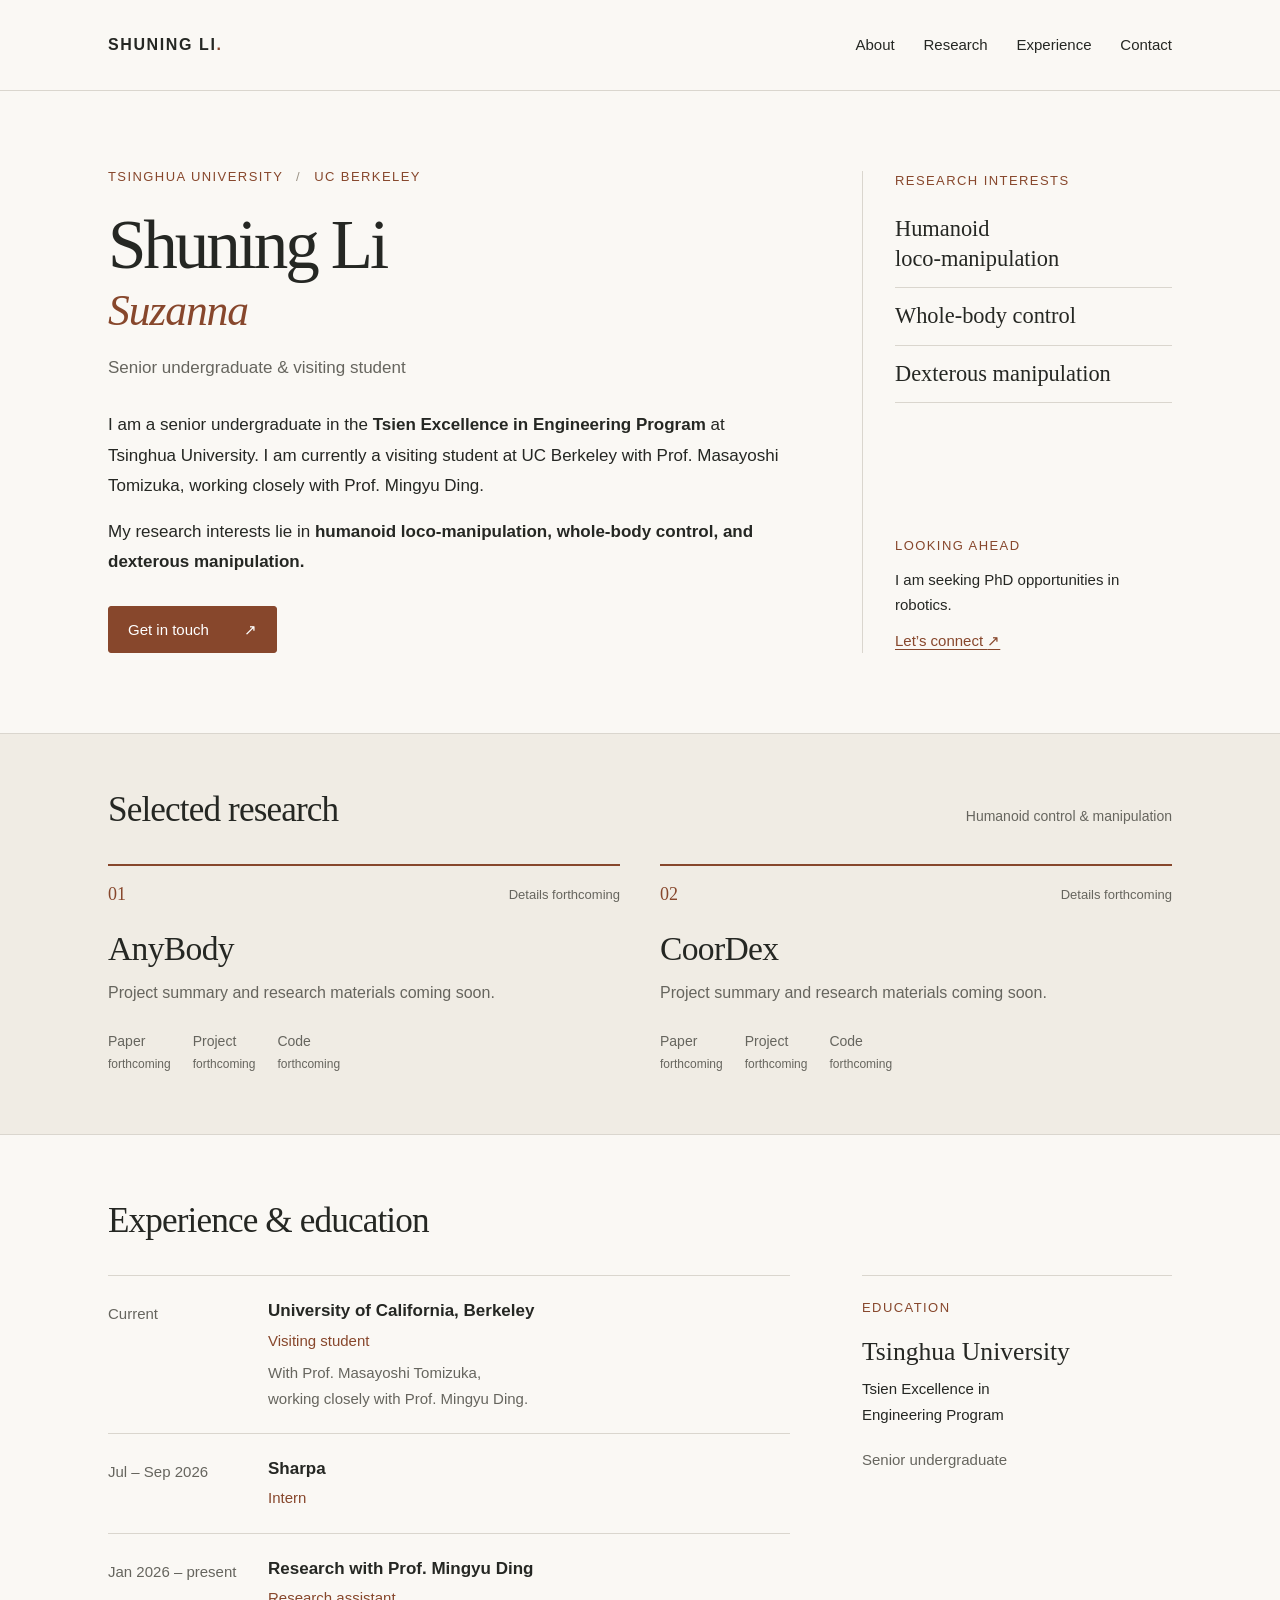
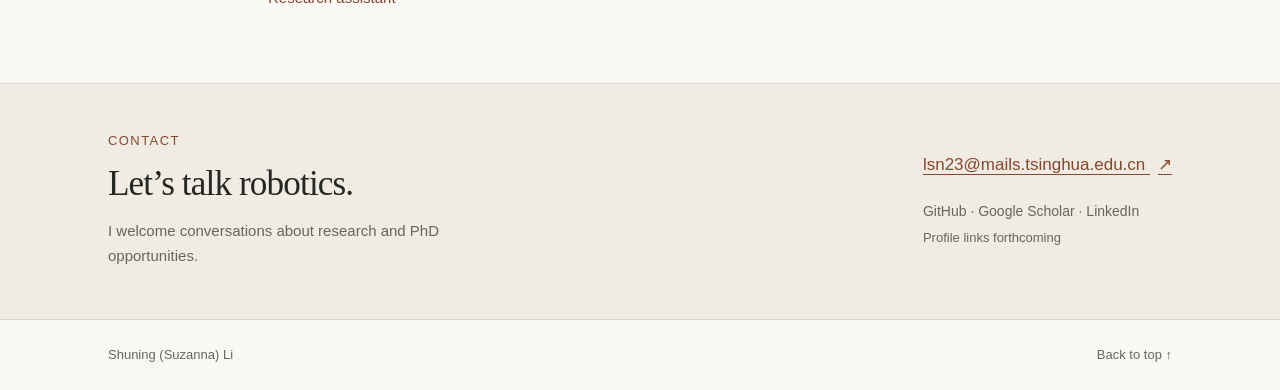
==== index.html @ 478562f0 "Build academic website preview for Shuning Li" ====
<!doctype html>
<html lang="en">
  <head>
    <meta charset="utf-8">
    <meta name="viewport" content="width=device-width, initial-scale=1">
    <meta name="description" content="Shuning (Suzanna) Li — senior undergraduate at Tsinghua University and visiting student at UC Berkeley. Research interests in humanoid loco-manipulation, whole-body control, and dexterous manipulation.">
    <meta name="theme-color" content="#faf8f4">
    <title>Shuning (Suzanna) Li · Robotics Research</title>
    <link rel="icon" type="image/svg+xml" href="data:image/svg+xml,%3Csvg xmlns='http://www.w3.org/2000/svg' viewBox='0 0 64 64'%3E%3Crect width='64' height='64' rx='12' fill='%2387472c'/%3E%3Ctext x='32' y='44' text-anchor='middle' font-family='Georgia,serif' font-size='40' fill='%23faf8f4'%3ES%3C/text%3E%3C/svg%3E">
    <link rel="stylesheet" href="styles.css">
  </head>
  <body id="top">
    <a class="skip-link" href="#main">Skip to content</a>
    <header class="site-header">
      <div class="header-inner">
        <a class="wordmark" href="#top" aria-label="Shuning Li, home">Shuning Li<span class="wordmark-period">.</span></a>
        <nav aria-label="Main navigation">
          <a href="#about">About</a>
          <a href="#research">Research</a>
          <a href="#experience">Experience</a>
          <a href="#contact">Contact</a>
        </nav>
      </div>
    </header>

    <main id="main">
      <section class="intro section-wrap" id="about" aria-labelledby="name">
        <div class="intro-main">
          <p class="eyebrow">Tsinghua University <span aria-hidden="true">/</span> UC Berkeley</p>
          <h1 id="name">Shuning Li<span class="preferred-name">Suzanna</span></h1>
          <p class="role">Senior undergraduate &amp; visiting student</p>
          <div class="bio">
            <p>I am a senior undergraduate in the <strong>Tsien Excellence in Engineering Program</strong> at Tsinghua University. I am currently a visiting student at UC Berkeley with Prof. Masayoshi Tomizuka, working closely with Prof. Mingyu Ding.</p>
            <p>My research interests lie in <strong>humanoid loco-manipulation, whole-body control, and dexterous manipulation.</strong></p>
          </div>
          <a class="email-button" href="mailto:lsn23@mails.tsinghua.edu.cn">Get in touch <span aria-hidden="true">↗</span></a>
        </div>
        <aside class="intro-aside" aria-label="Research interests and PhD opportunities">
          <div class="focus-block">
            <h2 class="eyebrow">Research interests</h2>
            <ul class="focus-list">
              <li>Humanoid <br>loco-manipulation</li>
              <li>Whole-body control</li>
              <li>Dexterous manipulation</li>
            </ul>
          </div>
          <div class="opportunities">
            <p class="eyebrow">Looking ahead</p>
            <p>I am seeking PhD opportunities in robotics.</p>
            <a href="mailto:lsn23@mails.tsinghua.edu.cn">Let’s connect <span aria-hidden="true">↗</span></a>
          </div>
        </aside>
      </section>

      <section class="research-band" id="research" aria-labelledby="research-title">
        <div class="section-wrap">
          <div class="section-heading">
            <h2 id="research-title">Selected research</h2>
            <p>Humanoid control &amp; manipulation</p>
          </div>
          <!-- Replace the two requested placeholders with confirmed project details. -->
          <div class="project-grid">
            <article class="project">
              <div class="project-topline"><span class="project-index" aria-hidden="true">01</span><span class="project-status">Details forthcoming</span></div>
              <h3>AnyBody</h3>
              <p class="project-description">Project summary and research materials coming soon.</p>
              <ul class="pending-links" aria-label="AnyBody resources not yet available">
                <li>Paper <span>forthcoming</span></li>
                <li>Project <span>forthcoming</span></li>
                <li>Code <span>forthcoming</span></li>
              </ul>
            </article>
            <article class="project">
              <div class="project-topline"><span class="project-index" aria-hidden="true">02</span><span class="project-status">Details forthcoming</span></div>
              <h3>CoorDex</h3>
              <p class="project-description">Project summary and research materials coming soon.</p>
              <ul class="pending-links" aria-label="CoorDex resources not yet available">
                <li>Paper <span>forthcoming</span></li>
                <li>Project <span>forthcoming</span></li>
                <li>Code <span>forthcoming</span></li>
              </ul>
            </article>
          </div>
        </div>
      </section>

      <section class="section-wrap experience-section" id="experience" aria-labelledby="experience-title">
        <div class="section-heading"><h2 id="experience-title">Experience &amp; education</h2></div>
        <div class="experience-layout">
          <div class="experience-list">
            <article class="experience-row">
              <p class="date">Current</p>
              <div><h3>University of California, Berkeley</h3><p class="position">Visiting student</p><p>With Prof. Masayoshi Tomizuka,<br class="desktop-break"> working closely with Prof. Mingyu Ding.</p></div>
            </article>
            <article class="experience-row">
              <p class="date">Jul – Sep 2026</p>
              <div><h3>Sharpa</h3><p class="position">Intern</p></div>
            </article>
            <article class="experience-row">
              <p class="date">Jan 2026 – present</p>
              <div><h3>Research with Prof. Mingyu Ding</h3><p class="position">Research assistant</p></div>
            </article>
          </div>
          <aside class="education" aria-labelledby="education-title">
            <p class="eyebrow" id="education-title">Education</p>
            <h3>Tsinghua University</h3>
            <p>Tsien Excellence in<br class="desktop-break"> Engineering Program</p>
            <p class="education-status">Senior undergraduate</p>
          </aside>
        </div>
      </section>

      <section class="contact-section" id="contact" aria-labelledby="contact-title">
        <div class="section-wrap contact-inner">
          <div><p class="eyebrow">Contact</p><h2 id="contact-title">Let’s talk robotics.</h2><p>I welcome conversations about research and PhD opportunities.</p></div>
          <div class="contact-links">
            <a class="contact-email" href="mailto:lsn23@mails.tsinghua.edu.cn">lsn23@mails.tsinghua.edu.cn <span aria-hidden="true">↗</span></a>
            <p class="profile-placeholders">GitHub · Google Scholar · LinkedIn<span>Profile links forthcoming</span></p>
          </div>
        </div>
      </section>
    </main>
    <footer class="section-wrap site-footer"><p>Shuning (Suzanna) Li</p><a href="#top">Back to top <span aria-hidden="true">↑</span></a></footer>
  </body>
</html>
---- styles.css ----
:root {
  color-scheme: light;
  --paper: #faf8f4;
  --ink: #252723;
  --muted: #66655e;
  --accent: #87472c;
  --line: #dad6ce;
  --wash: #f0ece4;
  --serif: Georgia, "Times New Roman", serif;
  --sans: -apple-system, BlinkMacSystemFont, "Segoe UI", Helvetica, Arial, sans-serif;
}
* { box-sizing: border-box; }
html { scroll-behavior: smooth; scroll-padding-top: 2rem; }
body { margin: 0; background: var(--paper); color: var(--ink); font: 1rem/1.7 var(--sans); -webkit-font-smoothing: antialiased; }
a { color: var(--accent); text-underline-offset: .22em; }
a:hover { text-decoration-thickness: 2px; }
a:focus-visible { outline: 2px solid var(--accent); outline-offset: 6px; border-radius: 2px; }
p, h1, h2, h3 { margin: 0; }
strong { font-weight: 600; }
.section-wrap, .header-inner { max-width: 1160px; margin-inline: auto; padding-inline: 48px; }
.skip-link { position: absolute; top: -100px; left: 1rem; padding: .6rem 1rem; z-index: 10; background: var(--paper); }
.skip-link:focus { top: 1rem; }
.site-header { border-bottom: 1px solid var(--line); }
.header-inner { min-height: 90px; display: flex; align-items: center; justify-content: space-between; gap: 2rem; }
.wordmark { color: var(--ink); text-decoration: none; font-size: 1rem; font-weight: 700; letter-spacing: .1em; text-transform: uppercase; }
.wordmark-period { color: var(--accent); }
nav { display: flex; flex-wrap: wrap; gap: 1.8rem; }
nav a { color: var(--ink); text-decoration: none; font-size: .9375rem; }
nav a:hover { color: var(--accent); text-decoration: underline; }
.intro { display: grid; grid-template-columns: minmax(0, 2.2fr) minmax(0, 1fr); gap: 72px; padding-block: 76px 80px; }
.eyebrow { color: var(--accent); font: 500 .8125rem/1.6 var(--sans); letter-spacing: .11em; text-transform: uppercase; }
.eyebrow span { padding-inline: .5rem; color: #9b9386; }
h1 { font: 400 clamp(3.2rem, 5.4vw, 4.6rem)/1.08 var(--serif); letter-spacing: -.045em; margin-top: 20px; }
.preferred-name { display: block; font-size: .63em; color: var(--accent); font-style: italic; line-height: 1.3; letter-spacing: -.025em; }
.role { margin-top: 15px; color: var(--muted); font-size: 1.0625rem; }
.bio { margin-top: 27px; font-size: 1.0625rem; line-height: 1.8; }
.bio p + p { margin-top: 15px; }
.email-button { display: inline-flex; align-items: center; gap: 2.2rem; margin-top: 28px; padding: 10px 19px; background: var(--accent); color: white; font-weight: 500; font-size: .9375rem; border: 1px solid var(--accent); border-radius: 3px; text-decoration: none; }
.email-button:hover { background: #6a3520; }
.intro-aside { margin-top: 4px; padding-left: 32px; border-left: 1px solid var(--line); align-self: stretch; display: flex; flex-direction: column; justify-content: space-between; gap: 35px; }
.focus-list { list-style: none; padding: 0; margin: 22px 0 0; }
.focus-list li { font: 400 1.4rem/1.35 var(--serif); padding-block: 13px; border-bottom: 1px solid var(--line); }
.focus-list li:first-child { padding-top: 0; }
.opportunities { font-size: .9375rem; }
.opportunities p + p { margin-top: 10px; }
.opportunities a { display: inline-block; margin-top: 10px; }
.research-band { background: var(--wash); border-block: 1px solid var(--line); padding-block: 54px 60px; }
.section-heading { display: flex; align-items: baseline; justify-content: space-between; gap: 1rem; margin-bottom: 32px; }
h2 { font: 400 2.2rem/1.25 var(--serif); letter-spacing: -.025em; }
.section-heading > p { font-size: .875rem; color: var(--muted); }
.project-grid { display: grid; grid-template-columns: 1fr 1fr; gap: 40px; }
.project { border-top: 2px solid var(--accent); padding-top: 16px; }
.project-topline { display: flex; justify-content: space-between; align-items: center; gap: 1rem; }
.project-index { font: 400 1.125rem/1.4 var(--serif); color: var(--accent); }
.project-status { font-size: .8125rem; color: var(--muted); }
.project h3 { font: 400 2.1rem/1.2 var(--serif); margin-block: 21px 10px; letter-spacing: -.02em; }
.project-description { color: var(--muted); font-size: 1rem; }
.pending-links { list-style: none; display: flex; gap: 22px; padding: 0; margin: 24px 0 0; }
.pending-links li { font-size: .875rem; color: var(--muted); }
.pending-links span { display: block; font-size: .75rem; }
.experience-section { padding-block: 64px 72px; }
.experience-layout { display: grid; grid-template-columns: minmax(0, 2.2fr) minmax(0, 1fr); gap: 72px; }
.experience-row { display: grid; grid-template-columns: 142px minmax(0, 1fr); gap: 18px; padding-block: 22px; border-top: 1px solid var(--line); }
.experience-row:last-child { padding-bottom: 0; }
.date { color: var(--muted); font-size: .8125rem; padding-top: 3px; }
.experience-row h3 { font-size: 1.0625rem; font-weight: 600; line-height: 1.55; }
.experience-row .position { color: var(--accent); margin-top: 3px; }
.experience-row p { font-size: .9375rem; }
.experience-row .position + p { margin-top: 7px; color: var(--muted); }
.education { border-top: 1px solid var(--line); padding-top: 22px; }
.education h3 { font: 400 1.6rem/1.3 var(--serif); margin-block: 16px 8px; }
.education p:not(.eyebrow) { font-size: .9375rem; }
.education-status { margin-top: 20px; color: var(--muted); }
.contact-section { border-block: 1px solid var(--line); background: var(--wash); }
.contact-inner { display: grid; grid-template-columns: 1.2fr 1fr; gap: 40px; align-items: center; padding-block: 47px 50px; }
.contact-inner h2 { margin-top: 10px; }
.contact-inner h2 + p { color: var(--muted); margin-top: 12px; font-size: .9375rem; max-width: 360px; }
.contact-links { justify-self: end; }
.contact-email { font-size: 1.0625rem; overflow-wrap: anywhere; }
.contact-email span { margin-left: 8px; }
.profile-placeholders { margin-top: 20px; color: var(--muted); font-size: .875rem; }
.profile-placeholders span { display: block; font-size: .8125rem; margin-top: 3px; }
.site-footer { display: flex; justify-content: space-between; gap: 20px; padding-block: 24px; color: var(--muted); font-size: .8125rem; }
.site-footer a { color: var(--muted); text-decoration: none; }
@media (min-width: 1500px) { .section-wrap, .header-inner { max-width: 1240px; } }
@media (max-width: 900px) {
  .section-wrap, .header-inner { padding-inline: 30px; }
  .intro, .experience-layout { gap: 35px; grid-template-columns: minmax(0, 1.7fr) minmax(0, 1fr); }
  .intro-aside { padding-left: 24px; }
  .experience-row { grid-template-columns: 1fr; gap: 6px; }
  .contact-inner { grid-template-columns: 1fr; gap: 26px; }
  .contact-links { justify-self: start; }
}
@media (max-width: 640px) {
  .section-wrap, .header-inner { padding-inline: 24px; }
  .header-inner { min-height: 106px; padding-block: 18px; display: block; }
  nav { gap: 1.4rem; margin-top: 10px; }
  nav a { font-size: .875rem; }
  .intro { grid-template-columns: 1fr; padding-block: 42px 44px; gap: 38px; }
  .eyebrow { font-size: .75rem; }
  .eyebrow span { padding-inline: .25rem; }
  h1 { font-size: clamp(2.7rem, 12vw, 4rem); margin-top: 18px; }
  .bio { font-size: 1rem; }
  .intro-aside { padding-left: 0; border-left: 0; border-top: 1px solid var(--line); padding-top: 27px; gap: 28px; }
  .focus-list { display: flex; flex-wrap: wrap; gap: 10px 20px; margin-top: 14px; }
  .focus-list li, .focus-list li:first-child { border: 0; padding: 0; font-size: 1.2rem; }
  .focus-list br { display: none; }
  .section-heading { display: block; margin-bottom: 26px; }
  .section-heading > p { margin-top: 10px; }
  h2 { font-size: 1.9rem; }
  .research-band { padding-block: 37px 42px; }
  .project-grid { grid-template-columns: 1fr; gap: 32px; }
  .experience-section { padding-block: 42px; }
  .experience-layout { grid-template-columns: 1fr; gap: 35px; }
  .experience-row { padding-block: 20px; }
  .desktop-break { display: none; }
  .contact-inner { padding-block: 35px; }
  .contact-email { font-size: 1rem; }
}
@media (prefers-reduced-motion: reduce) { html { scroll-behavior: auto; } }
@media print {
  body { background: white; font-size: 11pt; }
  .site-header, .skip-link, .email-button, .site-footer a { display: none; }
  .intro, .experience-section { padding-block: 24px; }
  .section-wrap { padding-inline: 0; }
  .research-band, .contact-section { background: white; }
  article { break-inside: avoid; }
}
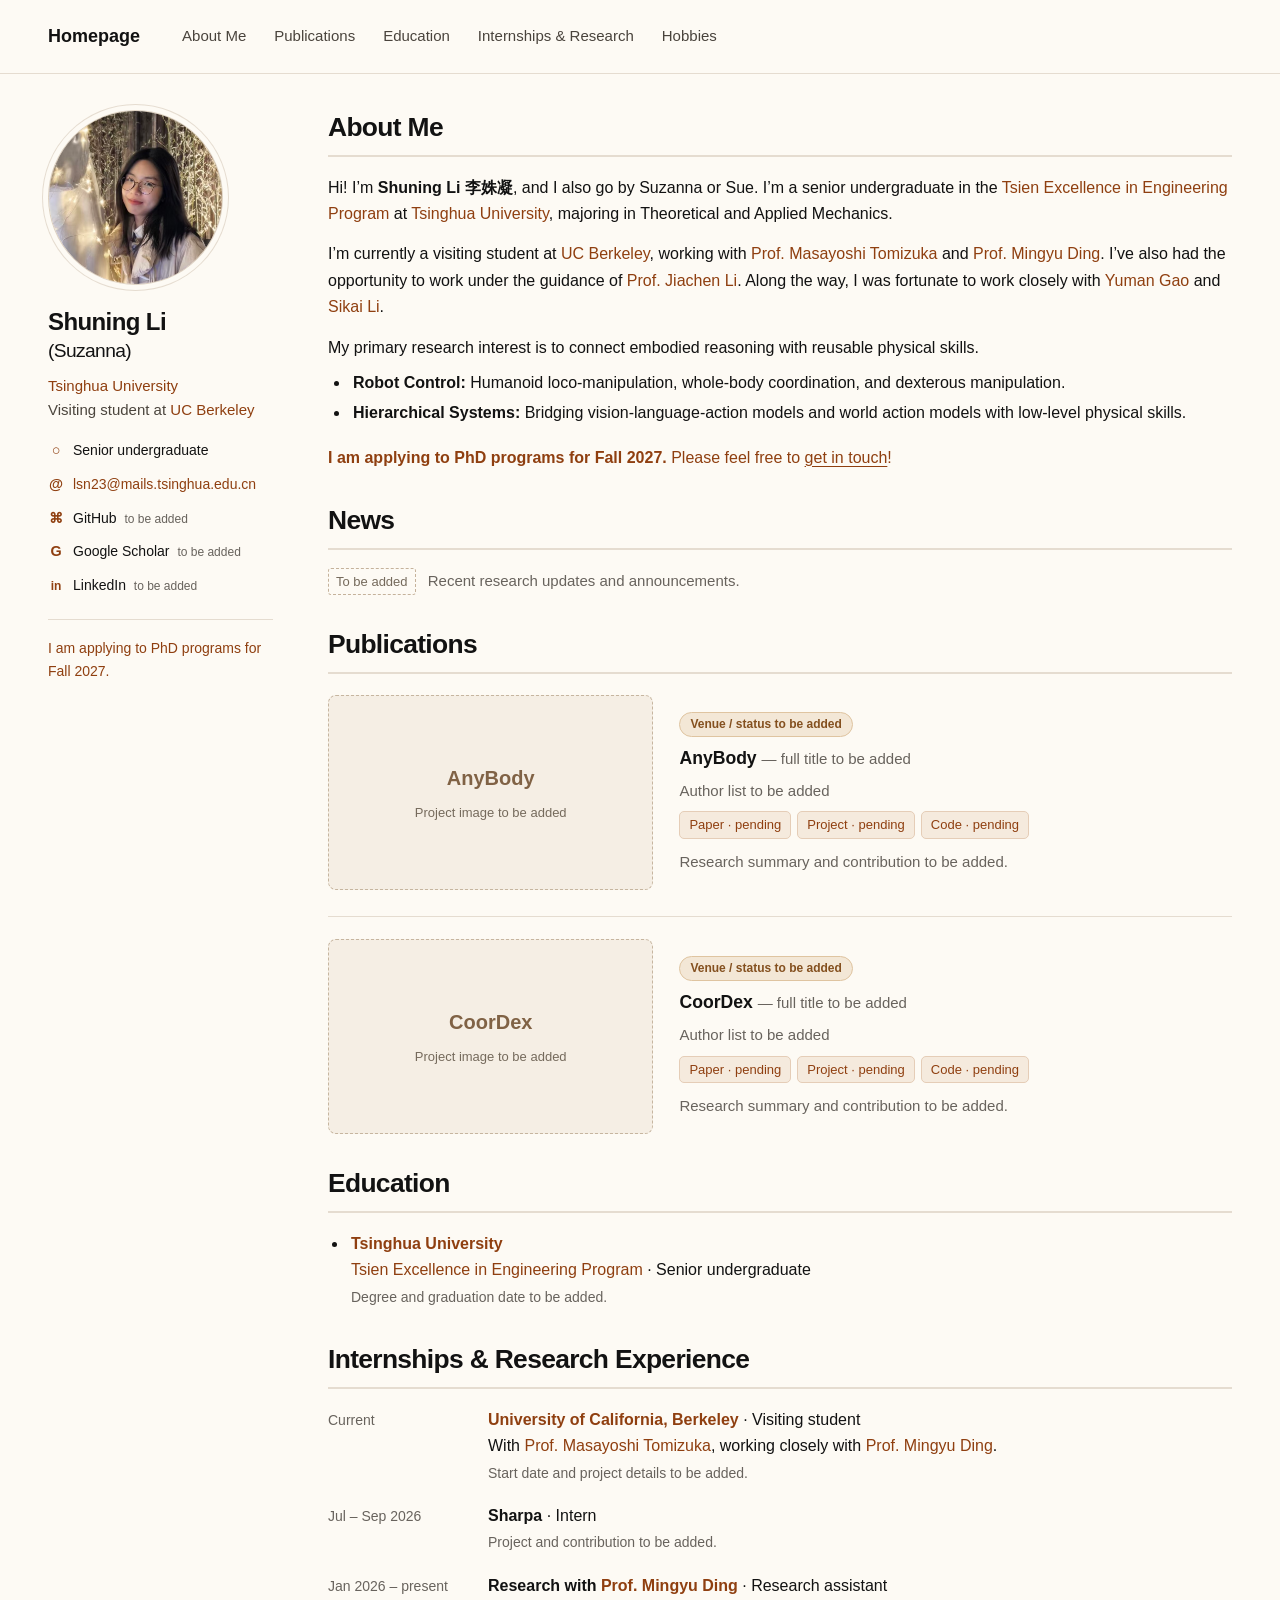
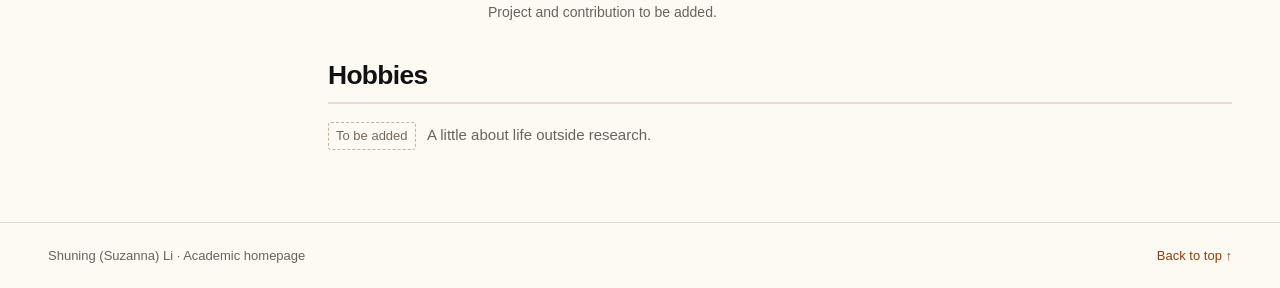
==== commit f7f22b17: "Save circular portrait version with updated biography and links" ====
--- a/index.html
+++ b/index.html
@@ -1,125 +1,101 @@
 <!doctype html>
 <html lang="en">
-  <head>
-    <meta charset="utf-8">
-    <meta name="viewport" content="width=device-width, initial-scale=1">
-    <meta name="description" content="Shuning (Suzanna) Li — senior undergraduate at Tsinghua University and visiting student at UC Berkeley. Research interests in humanoid loco-manipulation, whole-body control, and dexterous manipulation.">
-    <meta name="theme-color" content="#faf8f4">
-    <title>Shuning (Suzanna) Li · Robotics Research</title>
-    <link rel="icon" type="image/svg+xml" href="data:image/svg+xml,%3Csvg xmlns='http://www.w3.org/2000/svg' viewBox='0 0 64 64'%3E%3Crect width='64' height='64' rx='12' fill='%2387472c'/%3E%3Ctext x='32' y='44' text-anchor='middle' font-family='Georgia,serif' font-size='40' fill='%23faf8f4'%3ES%3C/text%3E%3C/svg%3E">
-    <link rel="stylesheet" href="styles.css">
-  </head>
-  <body id="top">
-    <a class="skip-link" href="#main">Skip to content</a>
-    <header class="site-header">
-      <div class="header-inner">
-        <a class="wordmark" href="#top" aria-label="Shuning Li, home">Shuning Li<span class="wordmark-period">.</span></a>
-        <nav aria-label="Main navigation">
-          <a href="#about">About</a>
-          <a href="#research">Research</a>
-          <a href="#experience">Experience</a>
-          <a href="#contact">Contact</a>
-        </nav>
-      </div>
-    </header>
+<head>
+<meta charset="utf-8">
+<meta name="viewport" content="width=device-width, initial-scale=1">
+<meta name="description" content="Shuning (Suzanna) Li, senior undergraduate at Tsinghua University and visiting student at UC Berkeley. Research in humanoid loco-manipulation, whole-body control, and dexterous manipulation.">
+<meta name="theme-color" content="#fdfaf4">
+<title>Shuning (Suzanna) Li — Homepage</title>
+<link rel="icon" type="image/svg+xml" href="data:image/svg+xml,%3Csvg xmlns='http://www.w3.org/2000/svg' viewBox='0 0 64 64'%3E%3Crect width='64' height='64' rx='10' fill='%238f3f10'/%3E%3Ctext x='32' y='45' text-anchor='middle' font-family='Georgia,serif' font-size='43' fill='%23fdfaf4'%3ES%3C/text%3E%3C/svg%3E">
+<link rel="stylesheet" href="styles.css">
+</head>
+<body id="top">
+<a class="skip-link" href="#about-me">Skip to content</a>
+<header class="masthead"><div class="masthead__inner-wrap">
+<nav class="greedy-nav" aria-label="Main navigation">
+<a class="masthead__menu-home-item" href="#about-me">Homepage</a>
+<ul class="visible-links">
+<li><a href="#about-me">About Me</a></li>
+<li><a href="#publications">Publications</a></li>
+<li><a href="#education">Education</a></li>
+<li><a href="#experience">Internships &amp; Research</a></li>
+<li><a href="#hobbies">Hobbies</a></li>
+</ul></nav></div></header>
 
-    <main id="main">
-      <section class="intro section-wrap" id="about" aria-labelledby="name">
-        <div class="intro-main">
-          <p class="eyebrow">Tsinghua University <span aria-hidden="true">/</span> UC Berkeley</p>
-          <h1 id="name">Shuning Li<span class="preferred-name">Suzanna</span></h1>
-          <p class="role">Senior undergraduate &amp; visiting student</p>
-          <div class="bio">
-            <p>I am a senior undergraduate in the <strong>Tsien Excellence in Engineering Program</strong> at Tsinghua University. I am currently a visiting student at UC Berkeley with Prof. Masayoshi Tomizuka, working closely with Prof. Mingyu Ding.</p>
-            <p>My research interests lie in <strong>humanoid loco-manipulation, whole-body control, and dexterous manipulation.</strong></p>
-          </div>
-          <a class="email-button" href="mailto:lsn23@mails.tsinghua.edu.cn">Get in touch <span aria-hidden="true">↗</span></a>
-        </div>
-        <aside class="intro-aside" aria-label="Research interests and PhD opportunities">
-          <div class="focus-block">
-            <h2 class="eyebrow">Research interests</h2>
-            <ul class="focus-list">
-              <li>Humanoid <br>loco-manipulation</li>
-              <li>Whole-body control</li>
-              <li>Dexterous manipulation</li>
-            </ul>
-          </div>
-          <div class="opportunities">
-            <p class="eyebrow">Looking ahead</p>
-            <p>I am seeking PhD opportunities in robotics.</p>
-            <a href="mailto:lsn23@mails.tsinghua.edu.cn">Let’s connect <span aria-hidden="true">↗</span></a>
-          </div>
-        </aside>
-      </section>
+<div id="main">
+<aside class="sidebar" aria-label="Profile and contact">
+<div class="profile_box">
+<div class="author__avatar"><div class="portrait"><img src="images/shuning-li.jpeg" alt="Shuning Li 李姝凝" width="924" height="1232"></div></div>
+<div class="author__content">
+<h1 class="author__name">Shuning Li <span>(Suzanna)</span></h1>
+<p class="author__bio"><a href="https://www.tsinghua.edu.cn/en/">Tsinghua University</a><br>Visiting student at <a href="https://www.berkeley.edu/">UC Berkeley</a></p>
+</div></div>
+<ul class="author__urls">
+<li><span class="profile-icon" aria-hidden="true">○</span><span>Senior undergraduate</span></li>
+<li><span class="profile-icon" aria-hidden="true">@</span><a href="mailto:lsn23@mails.tsinghua.edu.cn">lsn23@mails.tsinghua.edu.cn</a></li>
+<li><span class="profile-icon" aria-hidden="true">⌘</span><span>GitHub <small>to be added</small></span></li>
+<li><span class="profile-icon" aria-hidden="true">G</span><span>Google Scholar <small>to be added</small></span></li>
+<li><span class="profile-icon icon-linkedin" aria-hidden="true">in</span><span>LinkedIn <small>to be added</small></span></li>
+</ul>
+<p class="sidebar-note">I am applying to PhD programs for Fall 2027.</p>
+</aside>
 
-      <section class="research-band" id="research" aria-labelledby="research-title">
-        <div class="section-wrap">
-          <div class="section-heading">
-            <h2 id="research-title">Selected research</h2>
-            <p>Humanoid control &amp; manipulation</p>
-          </div>
-          <!-- Replace the two requested placeholders with confirmed project details. -->
-          <div class="project-grid">
-            <article class="project">
-              <div class="project-topline"><span class="project-index" aria-hidden="true">01</span><span class="project-status">Details forthcoming</span></div>
-              <h3>AnyBody</h3>
-              <p class="project-description">Project summary and research materials coming soon.</p>
-              <ul class="pending-links" aria-label="AnyBody resources not yet available">
-                <li>Paper <span>forthcoming</span></li>
-                <li>Project <span>forthcoming</span></li>
-                <li>Code <span>forthcoming</span></li>
-              </ul>
-            </article>
-            <article class="project">
-              <div class="project-topline"><span class="project-index" aria-hidden="true">02</span><span class="project-status">Details forthcoming</span></div>
-              <h3>CoorDex</h3>
-              <p class="project-description">Project summary and research materials coming soon.</p>
-              <ul class="pending-links" aria-label="CoorDex resources not yet available">
-                <li>Paper <span>forthcoming</span></li>
-                <li>Project <span>forthcoming</span></li>
-                <li>Code <span>forthcoming</span></li>
-              </ul>
-            </article>
-          </div>
-        </div>
-      </section>
+<main class="page" id="content"><div class="page__inner-wrap"><div class="page__content">
+<section id="about-me" aria-labelledby="about-title">
+<h2 id="about-title">About Me</h2>
+<p>Hi! I’m <strong>Shuning Li 李姝凝</strong>, and I also go by Suzanna or Sue. I’m a senior undergraduate in the <a href="https://www.hy.tsinghua.edu.cn/hyen/Academics/Lectures.htm">Tsien Excellence in Engineering Program</a> at <a href="https://www.tsinghua.edu.cn/en/">Tsinghua University</a>, majoring in Theoretical and Applied Mechanics.</p>
+<p>I’m currently a visiting student at <a href="https://www.berkeley.edu/">UC Berkeley</a>, working with <a href="https://me.berkeley.edu/people/masayoshi-tomizuka/">Prof. Masayoshi Tomizuka</a> and <a href="https://dingmyu.github.io/">Prof. Mingyu Ding</a>. I’ve also had the opportunity to work under the guidance of <a href="https://jiachenli94.github.io/">Prof. Jiachen Li</a>. Along the way, I was fortunate to work closely with <a href="https://si-lhouette.github.io/">Yuman Gao</a> and <a href="https://skevinci.github.io/">Sikai Li</a>.</p>
+<p>My primary research interest is to connect embodied reasoning with reusable physical skills.</p>
+<ul class="research-interests">
+<li><strong>Robot Control:</strong> Humanoid loco-manipulation, whole-body coordination, and dexterous manipulation.</li>
+<li><strong>Hierarchical Systems:</strong> Bridging vision-language-action models and world action models with low-level physical skills.</li>
+</ul>
+<p class="phd-note"><strong>I am applying to PhD programs for Fall 2027.</strong> Please feel free to <a href="mailto:lsn23@mails.tsinghua.edu.cn">get in touch</a>!</p>
+</section>
+<section id="news" aria-labelledby="news-title">
+<h2 id="news-title">News</h2>
+<p class="placeholder-line"><span class="placeholder-label">To be added</span> Recent research updates and announcements.</p>
+</section>
+<section id="publications" aria-labelledby="publications-title">
+<h2 id="publications-title">Publications</h2>
+<article class="paper-box" aria-labelledby="anybody-title">
+<div class="paper-box-image"><div class="figure-placeholder" role="img" aria-label="AnyBody project image placeholder"><span>AnyBody</span><small>Project image to be added</small></div></div>
+<div class="paper-box-text">
+<div class="venue-tags"><span class="venue">Venue / status to be added</span></div>
+<h3 class="paper-title" id="anybody-title">AnyBody <span class="title-placeholder">— full title to be added</span></h3>
+<p class="paper-authors">Author list to be added</p>
+<div class="paper-links" aria-label="AnyBody resource placeholders"><span class="paper-link">Paper · pending</span><span class="paper-link">Project · pending</span><span class="paper-link">Code · pending</span></div>
+<p class="paper-summary">Research summary and contribution to be added.</p>
+</div></article>
+<article class="paper-box" aria-labelledby="coordex-title">
+<div class="paper-box-image"><div class="figure-placeholder" role="img" aria-label="CoorDex project image placeholder"><span>CoorDex</span><small>Project image to be added</small></div></div>
+<div class="paper-box-text">
+<div class="venue-tags"><span class="venue">Venue / status to be added</span></div>
+<h3 class="paper-title" id="coordex-title">CoorDex <span class="title-placeholder">— full title to be added</span></h3>
+<p class="paper-authors">Author list to be added</p>
+<div class="paper-links" aria-label="CoorDex resource placeholders"><span class="paper-link">Paper · pending</span><span class="paper-link">Project · pending</span><span class="paper-link">Code · pending</span></div>
+<p class="paper-summary">Research summary and contribution to be added.</p>
+</div></article>
+</section>
+<section id="education" aria-labelledby="education-title">
+<h2 id="education-title">Education</h2>
+<ul class="detail-list"><li><strong><a href="https://www.tsinghua.edu.cn/en/">Tsinghua University</a></strong><br><a href="https://www.hy.tsinghua.edu.cn/hyen/Academics/Lectures.htm">Tsien Excellence in Engineering Program</a> · Senior undergraduate<br><span class="missing-detail">Degree and graduation date to be added.</span></li></ul>
+</section>
+<section id="experience" aria-labelledby="experience-title">
+<h2 id="experience-title">Internships &amp; Research Experience</h2>
+<ul class="detail-list experience-list">
+<li><span class="experience-date">Current</span><div><strong><a href="https://www.berkeley.edu/">University of California, Berkeley</a></strong> · Visiting student<br>With <a href="https://me.berkeley.edu/people/masayoshi-tomizuka/">Prof. Masayoshi Tomizuka</a>, working closely with <a href="https://dingmyu.github.io/">Prof. Mingyu Ding</a>.<br><span class="missing-detail">Start date and project details to be added.</span></div></li>
+<li><span class="experience-date">Jul – Sep 2026</span><div><strong>Sharpa</strong> · Intern<br><span class="missing-detail">Project and contribution to be added.</span></div></li>
+<li><span class="experience-date">Jan 2026 – present</span><div><strong>Research with <a href="https://dingmyu.github.io/">Prof. Mingyu Ding</a></strong> · Research assistant<br><span class="missing-detail">Project and contribution to be added.</span></div></li>
+</ul>
+</section>
+<section id="hobbies" aria-labelledby="hobbies-title">
+<h2 id="hobbies-title">Hobbies</h2>
+<p class="placeholder-line"><span class="placeholder-label">To be added</span> A little about life outside research.</p>
+</section>
 
-      <section class="section-wrap experience-section" id="experience" aria-labelledby="experience-title">
-        <div class="section-heading"><h2 id="experience-title">Experience &amp; education</h2></div>
-        <div class="experience-layout">
-          <div class="experience-list">
-            <article class="experience-row">
-              <p class="date">Current</p>
-              <div><h3>University of California, Berkeley</h3><p class="position">Visiting student</p><p>With Prof. Masayoshi Tomizuka,<br class="desktop-break"> working closely with Prof. Mingyu Ding.</p></div>
-            </article>
-            <article class="experience-row">
-              <p class="date">Jul – Sep 2026</p>
-              <div><h3>Sharpa</h3><p class="position">Intern</p></div>
-            </article>
-            <article class="experience-row">
-              <p class="date">Jan 2026 – present</p>
-              <div><h3>Research with Prof. Mingyu Ding</h3><p class="position">Research assistant</p></div>
-            </article>
-          </div>
-          <aside class="education" aria-labelledby="education-title">
-            <p class="eyebrow" id="education-title">Education</p>
-            <h3>Tsinghua University</h3>
-            <p>Tsien Excellence in<br class="desktop-break"> Engineering Program</p>
-            <p class="education-status">Senior undergraduate</p>
-          </aside>
-        </div>
-      </section>
-
-      <section class="contact-section" id="contact" aria-labelledby="contact-title">
-        <div class="section-wrap contact-inner">
-          <div><p class="eyebrow">Contact</p><h2 id="contact-title">Let’s talk robotics.</h2><p>I welcome conversations about research and PhD opportunities.</p></div>
-          <div class="contact-links">
-            <a class="contact-email" href="mailto:lsn23@mails.tsinghua.edu.cn">lsn23@mails.tsinghua.edu.cn <span aria-hidden="true">↗</span></a>
-            <p class="profile-placeholders">GitHub · Google Scholar · LinkedIn<span>Profile links forthcoming</span></p>
-          </div>
-        </div>
-      </section>
-    </main>
-    <footer class="section-wrap site-footer"><p>Shuning (Suzanna) Li</p><a href="#top">Back to top <span aria-hidden="true">↑</span></a></footer>
-  </body>
+</div></div></main>
+</div>
+<footer class="page__footer"><div>Shuning (Suzanna) Li · Academic homepage<a href="#top">Back to top ↑</a></div></footer>
+</body>
 </html>
--- a/styles.css
+++ b/styles.css
@@ -1,128 +1,105 @@
-:root {
-  color-scheme: light;
-  --paper: #faf8f4;
-  --ink: #252723;
-  --muted: #66655e;
-  --accent: #87472c;
-  --line: #dad6ce;
-  --wash: #f0ece4;
-  --serif: Georgia, "Times New Roman", serif;
-  --sans: -apple-system, BlinkMacSystemFont, "Segoe UI", Helvetica, Arial, sans-serif;
+/* Academic Homepage structure and Skevinci publication treatments.
+   Adapted under MIT; see LICENSE and SOURCES.md. */
+:root { --background:#fdfaf4; --text:#121212; --muted:#68635d; --link:#8f3f10; --accent:#a84b0e; --border:#e5dcd0; --soft:#f5eee4; --placeholder:#756a5c; }
+* { box-sizing:border-box; }
+html { scroll-padding-top:100px; }
+body { margin:0; background:var(--background); color:var(--text); font:1rem/1.65 "Trebuchet MS",Helvetica,Arial,sans-serif; }
+a { color:var(--link); text-decoration:none; text-underline-offset:3px; }
+a:hover { text-decoration:underline; }
+a:focus-visible { outline:2px solid var(--accent); outline-offset:5px; }
+.skip-link { position:absolute; top:-100px; left:20px; padding:10px; background:var(--background); z-index:10; }
+.skip-link:focus { top:12px; }
+.masthead { position:sticky; top:0; z-index:5; background:var(--background); border-bottom:1px solid var(--border); }
+.masthead__inner-wrap { max-width:1240px; margin:auto; padding:0 28px; }
+.greedy-nav { display:flex; align-items:center; gap:42px; min-height:73px; }
+.masthead__menu-home-item { font-size:1.125rem; font-weight:700; color:var(--text); }
+.visible-links { list-style:none; display:flex; flex-wrap:wrap; gap:28px; padding:0; margin:0; }
+.visible-links a { font-size:.9375rem; color:#49433c; display:inline-block; padding:8px 0; }
+.visible-links a:hover { color:var(--link); }
+#main { display:grid; grid-template-columns:225px minmax(0,1fr); gap:55px; max-width:1240px; margin:0 auto; padding:36px 28px 58px; }
+.sidebar { align-self:start; position:sticky; top:104px; min-width:0; }
+.author__avatar { margin-bottom:18px; }
+.portrait { width:175px; height:175px; border-radius:50%; background:var(--soft); border:1px solid #ddd0bf; outline:5px solid var(--background); box-shadow:0 0 0 6px var(--border); display:flex; flex-direction:column; justify-content:center; align-items:center; color:#78634e; }
+.portrait > span { font-size:1.35rem; }
+.portrait small { font-size:.8125rem; margin-top:3px; }
+.author__name { font-size:1.5rem; line-height:1.3; margin:21px 0 10px; letter-spacing:-.025em; }
+.author__name span { display:block; font-weight:400; font-size:1.2rem; margin-top:2px; }
+.author__bio { font-size:.9375rem; line-height:1.6; margin:0 0 17px; color:#4b453d; }
+.author__urls { list-style:none; padding:0; margin:0; }
+.author__urls li { display:flex; align-items:baseline; gap:9px; font-size:.875rem; margin:10px 0; }
+.author__urls a { overflow-wrap:anywhere; }
+.profile-icon { flex:0 0 16px; text-align:center; color:var(--link); font-size:.9rem; font-weight:bold; }
+.icon-linkedin { font-size:.75rem; }
+.author__urls small { color:var(--muted); font-size:.75rem; margin-left:4px; }
+.sidebar-note { border-top:1px solid var(--border); margin:22px 0 0; padding-top:17px; font-size:.875rem; color:var(--link); }
+.page { min-width:0; }
+.page__content section + section { margin-top:32px; }
+.page__content h2 { font-size:1.65rem; line-height:1.35; border-bottom:2px solid var(--border); margin:0 0 18px; padding-bottom:9px; letter-spacing:-.025em; }
+.page__content p { margin:0 0 14px; }
+.research-interests { padding-left:22px; margin:-5px 0 18px; }
+.research-interests li { padding-left:3px; margin:4px 0; }
+.phd-note { color:var(--link); }
+.phd-note a { text-decoration:underline; }
+.placeholder-line { font-size:.9375rem; color:var(--muted); }
+.placeholder-label { color:var(--placeholder); font-size:.8125rem; border:1px dashed #c5b29b; padding:2px 7px; border-radius:3px; margin-right:8px; display:inline-block; }
+.paper-box { display:flex; align-items:center; flex-wrap:wrap; border-bottom:1px solid var(--border); padding:22px 0 26px; }
+.paper-box:first-of-type { padding-top:3px; }
+.paper-box:last-child { border-bottom:0; padding-bottom:0; }
+.paper-box-image { display:flex; justify-content:flex-start; width:36%; min-width:180px; }
+.figure-placeholder { width:100%; aspect-ratio:5/3; border:1px dashed #c6b59f; border-radius:8px; background:var(--soft); display:flex; flex-direction:column; justify-content:center; align-items:center; padding:12px; text-align:center; }
+.figure-placeholder > span { font-size:1.25rem; color:#806245; font-weight:700; }
+.figure-placeholder small { color:var(--placeholder); font-size:.8125rem; margin-top:7px; }
+.paper-box-text { width:64%; min-width:0; padding-left:26px; }
+.venue-tags { display:flex; flex-wrap:wrap; gap:6px; margin-bottom:9px; }
+.venue { display:inline-block; padding:2px 10px; border-radius:999px; font-size:.75rem; font-weight:600; line-height:1.6; background:#f3e7d6; color:#84501f; border:1px solid #dfc4a0; }
+.paper-title { font-size:1.1rem; line-height:1.45; margin:0 0 7px; }
+.title-placeholder { font-weight:400; color:var(--muted); font-size:.9375rem; }
+.page__content .paper-authors { color:var(--muted); font-size:.9375rem; margin-bottom:8px; }
+.paper-links { display:flex; flex-wrap:wrap; gap:6px; margin-bottom:11px; }
+.paper-link { display:inline-block; padding:2px 9px; font-size:.8125rem; color:var(--link); background:#f5eadd; border:1px solid #e5cdb7; border-radius:5px; }
+.page__content .paper-summary { color:var(--muted); font-size:.9375rem; line-height:1.55; margin:0; }
+.detail-list { padding-left:20px; margin:0; }
+.detail-list li { padding-left:3px; margin:13px 0; }
+.missing-detail { color:var(--muted); font-size:.875rem; }
+.experience-list { padding:0; list-style:none; }
+.experience-list li { display:grid; grid-template-columns:145px minmax(0,1fr); gap:15px; padding:0; margin:17px 0; }
+.experience-date { font-size:.875rem; color:var(--muted); padding-top:2px; }
+.page__footer { border-top:1px solid var(--border); color:var(--muted); font-size:.8125rem; }
+.page__footer > div { max-width:1240px; margin:auto; padding:22px 28px; }
+.page__footer a { float:right; }
+@media (max-width:1000px) {
+  .greedy-nav { gap:26px; } .visible-links { gap:18px; }
+  #main { gap:32px; grid-template-columns:205px minmax(0,1fr); }
+  .paper-box-image { min-width:0; } .paper-box-text { padding-left:20px; }
+  .experience-list li { grid-template-columns:1fr; gap:2px; }
 }
-* { box-sizing: border-box; }
-html { scroll-behavior: smooth; scroll-padding-top: 2rem; }
-body { margin: 0; background: var(--paper); color: var(--ink); font: 1rem/1.7 var(--sans); -webkit-font-smoothing: antialiased; }
-a { color: var(--accent); text-underline-offset: .22em; }
-a:hover { text-decoration-thickness: 2px; }
-a:focus-visible { outline: 2px solid var(--accent); outline-offset: 6px; border-radius: 2px; }
-p, h1, h2, h3 { margin: 0; }
-strong { font-weight: 600; }
-.section-wrap, .header-inner { max-width: 1160px; margin-inline: auto; padding-inline: 48px; }
-.skip-link { position: absolute; top: -100px; left: 1rem; padding: .6rem 1rem; z-index: 10; background: var(--paper); }
-.skip-link:focus { top: 1rem; }
-.site-header { border-bottom: 1px solid var(--line); }
-.header-inner { min-height: 90px; display: flex; align-items: center; justify-content: space-between; gap: 2rem; }
-.wordmark { color: var(--ink); text-decoration: none; font-size: 1rem; font-weight: 700; letter-spacing: .1em; text-transform: uppercase; }
-.wordmark-period { color: var(--accent); }
-nav { display: flex; flex-wrap: wrap; gap: 1.8rem; }
-nav a { color: var(--ink); text-decoration: none; font-size: .9375rem; }
-nav a:hover { color: var(--accent); text-decoration: underline; }
-.intro { display: grid; grid-template-columns: minmax(0, 2.2fr) minmax(0, 1fr); gap: 72px; padding-block: 76px 80px; }
-.eyebrow { color: var(--accent); font: 500 .8125rem/1.6 var(--sans); letter-spacing: .11em; text-transform: uppercase; }
-.eyebrow span { padding-inline: .5rem; color: #9b9386; }
-h1 { font: 400 clamp(3.2rem, 5.4vw, 4.6rem)/1.08 var(--serif); letter-spacing: -.045em; margin-top: 20px; }
-.preferred-name { display: block; font-size: .63em; color: var(--accent); font-style: italic; line-height: 1.3; letter-spacing: -.025em; }
-.role { margin-top: 15px; color: var(--muted); font-size: 1.0625rem; }
-.bio { margin-top: 27px; font-size: 1.0625rem; line-height: 1.8; }
-.bio p + p { margin-top: 15px; }
-.email-button { display: inline-flex; align-items: center; gap: 2.2rem; margin-top: 28px; padding: 10px 19px; background: var(--accent); color: white; font-weight: 500; font-size: .9375rem; border: 1px solid var(--accent); border-radius: 3px; text-decoration: none; }
-.email-button:hover { background: #6a3520; }
-.intro-aside { margin-top: 4px; padding-left: 32px; border-left: 1px solid var(--line); align-self: stretch; display: flex; flex-direction: column; justify-content: space-between; gap: 35px; }
-.focus-list { list-style: none; padding: 0; margin: 22px 0 0; }
-.focus-list li { font: 400 1.4rem/1.35 var(--serif); padding-block: 13px; border-bottom: 1px solid var(--line); }
-.focus-list li:first-child { padding-top: 0; }
-.opportunities { font-size: .9375rem; }
-.opportunities p + p { margin-top: 10px; }
-.opportunities a { display: inline-block; margin-top: 10px; }
-.research-band { background: var(--wash); border-block: 1px solid var(--line); padding-block: 54px 60px; }
-.section-heading { display: flex; align-items: baseline; justify-content: space-between; gap: 1rem; margin-bottom: 32px; }
-h2 { font: 400 2.2rem/1.25 var(--serif); letter-spacing: -.025em; }
-.section-heading > p { font-size: .875rem; color: var(--muted); }
-.project-grid { display: grid; grid-template-columns: 1fr 1fr; gap: 40px; }
-.project { border-top: 2px solid var(--accent); padding-top: 16px; }
-.project-topline { display: flex; justify-content: space-between; align-items: center; gap: 1rem; }
-.project-index { font: 400 1.125rem/1.4 var(--serif); color: var(--accent); }
-.project-status { font-size: .8125rem; color: var(--muted); }
-.project h3 { font: 400 2.1rem/1.2 var(--serif); margin-block: 21px 10px; letter-spacing: -.02em; }
-.project-description { color: var(--muted); font-size: 1rem; }
-.pending-links { list-style: none; display: flex; gap: 22px; padding: 0; margin: 24px 0 0; }
-.pending-links li { font-size: .875rem; color: var(--muted); }
-.pending-links span { display: block; font-size: .75rem; }
-.experience-section { padding-block: 64px 72px; }
-.experience-layout { display: grid; grid-template-columns: minmax(0, 2.2fr) minmax(0, 1fr); gap: 72px; }
-.experience-row { display: grid; grid-template-columns: 142px minmax(0, 1fr); gap: 18px; padding-block: 22px; border-top: 1px solid var(--line); }
-.experience-row:last-child { padding-bottom: 0; }
-.date { color: var(--muted); font-size: .8125rem; padding-top: 3px; }
-.experience-row h3 { font-size: 1.0625rem; font-weight: 600; line-height: 1.55; }
-.experience-row .position { color: var(--accent); margin-top: 3px; }
-.experience-row p { font-size: .9375rem; }
-.experience-row .position + p { margin-top: 7px; color: var(--muted); }
-.education { border-top: 1px solid var(--line); padding-top: 22px; }
-.education h3 { font: 400 1.6rem/1.3 var(--serif); margin-block: 16px 8px; }
-.education p:not(.eyebrow) { font-size: .9375rem; }
-.education-status { margin-top: 20px; color: var(--muted); }
-.contact-section { border-block: 1px solid var(--line); background: var(--wash); }
-.contact-inner { display: grid; grid-template-columns: 1.2fr 1fr; gap: 40px; align-items: center; padding-block: 47px 50px; }
-.contact-inner h2 { margin-top: 10px; }
-.contact-inner h2 + p { color: var(--muted); margin-top: 12px; font-size: .9375rem; max-width: 360px; }
-.contact-links { justify-self: end; }
-.contact-email { font-size: 1.0625rem; overflow-wrap: anywhere; }
-.contact-email span { margin-left: 8px; }
-.profile-placeholders { margin-top: 20px; color: var(--muted); font-size: .875rem; }
-.profile-placeholders span { display: block; font-size: .8125rem; margin-top: 3px; }
-.site-footer { display: flex; justify-content: space-between; gap: 20px; padding-block: 24px; color: var(--muted); font-size: .8125rem; }
-.site-footer a { color: var(--muted); text-decoration: none; }
-@media (min-width: 1500px) { .section-wrap, .header-inner { max-width: 1240px; } }
-@media (max-width: 900px) {
-  .section-wrap, .header-inner { padding-inline: 30px; }
-  .intro, .experience-layout { gap: 35px; grid-template-columns: minmax(0, 1.7fr) minmax(0, 1fr); }
-  .intro-aside { padding-left: 24px; }
-  .experience-row { grid-template-columns: 1fr; gap: 6px; }
-  .contact-inner { grid-template-columns: 1fr; gap: 26px; }
-  .contact-links { justify-self: start; }
+@media (max-width:760px) {
+  html { scroll-padding-top:20px; } .masthead { position:static; }
+  .masthead__inner-wrap { padding:16px 22px; }
+  .greedy-nav { display:block; min-height:0; } .visible-links { gap:0 20px; margin-top:6px; }
+  .visible-links a { padding:5px 0; font-size:.875rem; }
+  #main { display:block; padding:28px 22px 40px; }
+  .sidebar { position:static; margin-bottom:30px; padding-bottom:24px; border-bottom:1px solid var(--border); }
+  .profile_box { display:flex; align-items:center; gap:23px; }
+  .author__avatar { margin:0; flex:0 0 auto; }
+  .portrait { width:106px; height:106px; }
+  .portrait > span { font-size:1rem; } .portrait small { font-size:.75rem; }
+  .author__name { margin:0 0 8px; font-size:1.35rem; } .author__name span { display:inline; font-size:1rem; }
+  .author__bio { margin:0; font-size:.875rem; }
+  .author__urls { display:flex; flex-wrap:wrap; gap:0 22px; margin-top:20px; }
+  .author__urls li { margin:4px 0; } .sidebar-note { border:0; padding:0; margin-top:14px; }
+  .page__content h2 { font-size:1.5rem; } .page__content section + section { margin-top:28px; }
+  .paper-box-image { width:34%; } .paper-box-text { width:66%; }
+  .figure-placeholder { aspect-ratio:1; } .page__footer > div { padding-inline:22px; }
 }
-@media (max-width: 640px) {
-  .section-wrap, .header-inner { padding-inline: 24px; }
-  .header-inner { min-height: 106px; padding-block: 18px; display: block; }
-  nav { gap: 1.4rem; margin-top: 10px; }
-  nav a { font-size: .875rem; }
-  .intro { grid-template-columns: 1fr; padding-block: 42px 44px; gap: 38px; }
-  .eyebrow { font-size: .75rem; }
-  .eyebrow span { padding-inline: .25rem; }
-  h1 { font-size: clamp(2.7rem, 12vw, 4rem); margin-top: 18px; }
-  .bio { font-size: 1rem; }
-  .intro-aside { padding-left: 0; border-left: 0; border-top: 1px solid var(--line); padding-top: 27px; gap: 28px; }
-  .focus-list { display: flex; flex-wrap: wrap; gap: 10px 20px; margin-top: 14px; }
-  .focus-list li, .focus-list li:first-child { border: 0; padding: 0; font-size: 1.2rem; }
-  .focus-list br { display: none; }
-  .section-heading { display: block; margin-bottom: 26px; }
-  .section-heading > p { margin-top: 10px; }
-  h2 { font-size: 1.9rem; }
-  .research-band { padding-block: 37px 42px; }
-  .project-grid { grid-template-columns: 1fr; gap: 32px; }
-  .experience-section { padding-block: 42px; }
-  .experience-layout { grid-template-columns: 1fr; gap: 35px; }
-  .experience-row { padding-block: 20px; }
-  .desktop-break { display: none; }
-  .contact-inner { padding-block: 35px; }
-  .contact-email { font-size: 1rem; }
+@media (max-width:480px) {
+  .paper-box { display:block; padding-block:20px 25px; }
+  .paper-box-image { width:100%; margin-bottom:18px; } .figure-placeholder { aspect-ratio:2/1; }
+  .paper-box-text { width:100%; padding:0; }
+  .page__footer a { display:block; float:none; margin-top:8px; }
 }
-@media (prefers-reduced-motion: reduce) { html { scroll-behavior: auto; } }
-@media print {
-  body { background: white; font-size: 11pt; }
-  .site-header, .skip-link, .email-button, .site-footer a { display: none; }
-  .intro, .experience-section { padding-block: 24px; }
-  .section-wrap { padding-inline: 0; }
-  .research-band, .contact-section { background: white; }
-  article { break-inside: avoid; }
-}
+@media print { .masthead,.skip-link,.page__footer { display:none; } .sidebar { position:static; } #main { padding:0; } body { background:white; } .paper-box { break-inside:avoid; } }
+
+/* Keep the supplied photo intact; crop only its profile display. */
+.portrait { overflow:hidden; display:block; }
+.portrait img { display:block; width:100%; height:100%; object-fit:cover; object-position:60% 70%; transform:scale(1.35); transform-origin:60% 65%; }
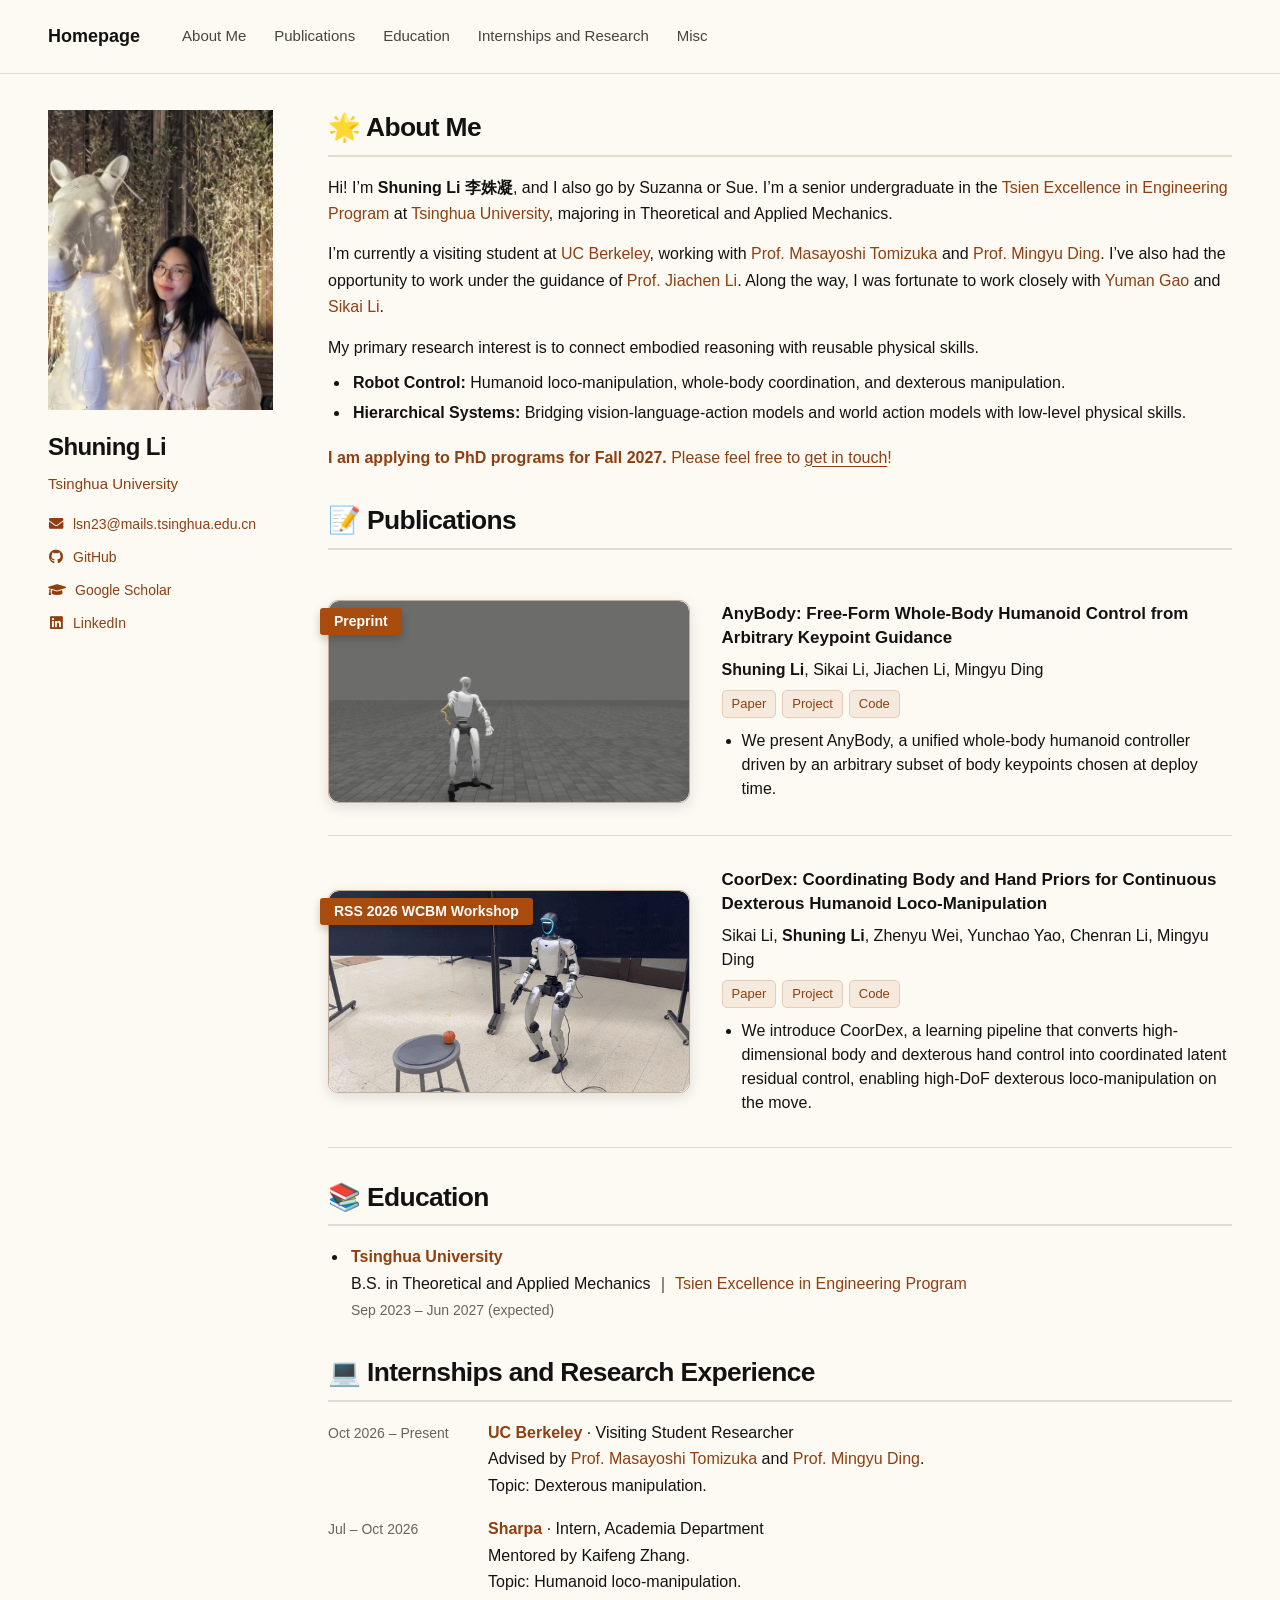
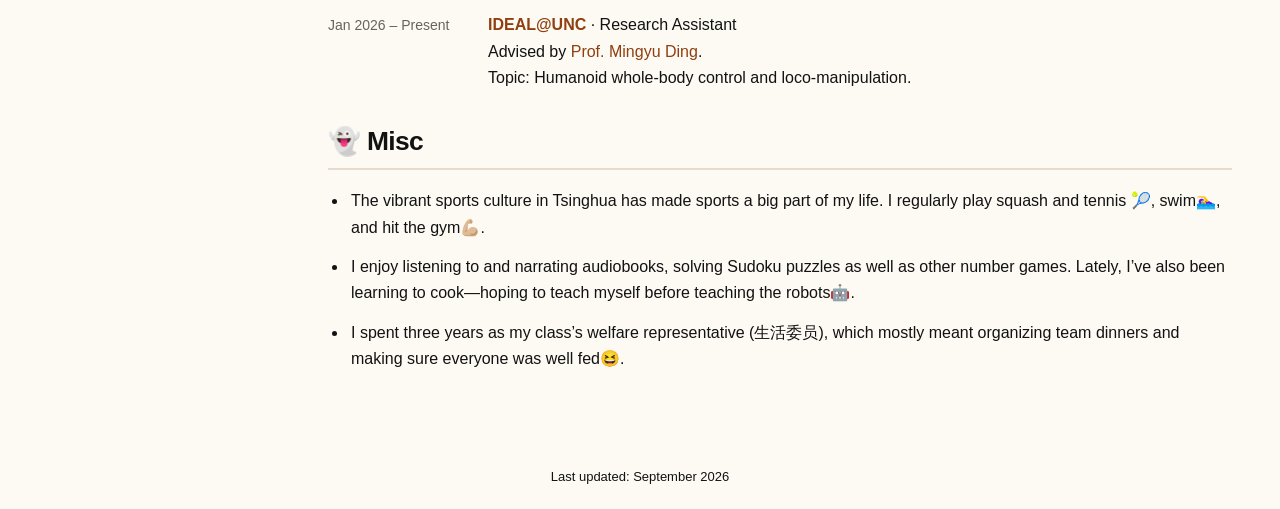
==== commit 021984ae: "Finalize academic homepage for publication" ====
--- a/index.html
+++ b/index.html
@@ -6,8 +6,8 @@
 <meta name="description" content="Shuning (Suzanna) Li, senior undergraduate at Tsinghua University and visiting student at UC Berkeley. Research in humanoid loco-manipulation, whole-body control, and dexterous manipulation.">
 <meta name="theme-color" content="#fdfaf4">
 <title>Shuning (Suzanna) Li — Homepage</title>
-<link rel="icon" type="image/svg+xml" href="data:image/svg+xml,%3Csvg xmlns='http://www.w3.org/2000/svg' viewBox='0 0 64 64'%3E%3Crect width='64' height='64' rx='10' fill='%238f3f10'/%3E%3Ctext x='32' y='45' text-anchor='middle' font-family='Georgia,serif' font-size='43' fill='%23fdfaf4'%3ES%3C/text%3E%3C/svg%3E">
-<link rel="stylesheet" href="styles.css">
+<link rel="icon" type="image/svg+xml" href="data:image/svg+xml,%3Csvg%20xmlns%3D%22http%3A%2F%2Fwww.w3.org%2F2000%2Fsvg%22%20viewBox%3D%220%200%2064%2064%22%3E%3Ctext%20x%3D%2232%22%20y%3D%2252%22%20text-anchor%3D%22middle%22%20font-size%3D%2256%22%3E%F0%9F%A6%81%3C%2Ftext%3E%3C%2Fsvg%3E">
+<link rel="stylesheet" href="styles.css?v=c1de3bb3c74c">
 </head>
 <body id="top">
 <a class="skip-link" href="#about-me">Skip to content</a>
@@ -18,8 +18,8 @@
 <li><a href="#about-me">About Me</a></li>
 <li><a href="#publications">Publications</a></li>
 <li><a href="#education">Education</a></li>
-<li><a href="#experience">Internships &amp; Research</a></li>
-<li><a href="#hobbies">Hobbies</a></li>
+<li><a href="#experience">Internships and Research</a></li>
+<li><a href="#misc">Misc</a></li>
 </ul></nav></div></header>
 
 <div id="main">
@@ -27,22 +27,20 @@
 <div class="profile_box">
 <div class="author__avatar"><div class="portrait"><img src="images/shuning-li.jpeg" alt="Shuning Li 李姝凝" width="924" height="1232"></div></div>
 <div class="author__content">
-<h1 class="author__name">Shuning Li <span>(Suzanna)</span></h1>
-<p class="author__bio"><a href="https://www.tsinghua.edu.cn/en/">Tsinghua University</a><br>Visiting student at <a href="https://www.berkeley.edu/">UC Berkeley</a></p>
+<h1 class="author__name">Shuning Li</h1>
+<p class="author__bio"><a href="https://www.tsinghua.edu.cn/en/">Tsinghua University</a></p>
 </div></div>
 <ul class="author__urls">
-<li><span class="profile-icon" aria-hidden="true">○</span><span>Senior undergraduate</span></li>
-<li><span class="profile-icon" aria-hidden="true">@</span><a href="mailto:lsn23@mails.tsinghua.edu.cn">lsn23@mails.tsinghua.edu.cn</a></li>
-<li><span class="profile-icon" aria-hidden="true">⌘</span><span>GitHub <small>to be added</small></span></li>
-<li><span class="profile-icon" aria-hidden="true">G</span><span>Google Scholar <small>to be added</small></span></li>
-<li><span class="profile-icon icon-linkedin" aria-hidden="true">in</span><span>LinkedIn <small>to be added</small></span></li>
+<li><span class="profile-icon icon-solid icon-envelope" aria-hidden="true"></span><a href="mailto:lsn23@mails.tsinghua.edu.cn">lsn23@mails.tsinghua.edu.cn</a></li>
+<li><span class="profile-icon icon-brand icon-github" aria-hidden="true"></span><a href="https://github.com/hazel-hammer">GitHub</a></li>
+<li><span class="profile-icon icon-solid icon-scholar" aria-hidden="true"></span><a href="https://scholar.google.com/citations?user=9Yuac1MAAAAJ&amp;hl=en">Google Scholar</a></li>
+<li><span class="profile-icon icon-brand icon-linkedin" aria-hidden="true"></span><a href="https://www.linkedin.com/in/shuning-li-3b736a43a/">LinkedIn</a></li>
 </ul>
-<p class="sidebar-note">I am applying to PhD programs for Fall 2027.</p>
 </aside>
 
 <main class="page" id="content"><div class="page__inner-wrap"><div class="page__content">
 <section id="about-me" aria-labelledby="about-title">
-<h2 id="about-title">About Me</h2>
+<h2 id="about-title">🌟 About Me</h2>
 <p>Hi! I’m <strong>Shuning Li 李姝凝</strong>, and I also go by Suzanna or Sue. I’m a senior undergraduate in the <a href="https://www.hy.tsinghua.edu.cn/hyen/Academics/Lectures.htm">Tsien Excellence in Engineering Program</a> at <a href="https://www.tsinghua.edu.cn/en/">Tsinghua University</a>, majoring in Theoretical and Applied Mechanics.</p>
 <p>I’m currently a visiting student at <a href="https://www.berkeley.edu/">UC Berkeley</a>, working with <a href="https://me.berkeley.edu/people/masayoshi-tomizuka/">Prof. Masayoshi Tomizuka</a> and <a href="https://dingmyu.github.io/">Prof. Mingyu Ding</a>. I’ve also had the opportunity to work under the guidance of <a href="https://jiachenli94.github.io/">Prof. Jiachen Li</a>. Along the way, I was fortunate to work closely with <a href="https://si-lhouette.github.io/">Yuman Gao</a> and <a href="https://skevinci.github.io/">Sikai Li</a>.</p>
 <p>My primary research interest is to connect embodied reasoning with reusable physical skills.</p>
@@ -52,50 +50,58 @@
 </ul>
 <p class="phd-note"><strong>I am applying to PhD programs for Fall 2027.</strong> Please feel free to <a href="mailto:lsn23@mails.tsinghua.edu.cn">get in touch</a>!</p>
 </section>
-<section id="news" aria-labelledby="news-title">
-<h2 id="news-title">News</h2>
-<p class="placeholder-line"><span class="placeholder-label">To be added</span> Recent research updates and announcements.</p>
-</section>
 <section id="publications" aria-labelledby="publications-title">
-<h2 id="publications-title">Publications</h2>
+<h2 id="publications-title">📝 Publications</h2>
 <article class="paper-box" aria-labelledby="anybody-title">
-<div class="paper-box-image"><div class="figure-placeholder" role="img" aria-label="AnyBody project image placeholder"><span>AnyBody</span><small>Project image to be added</small></div></div>
+<div class="paper-box-image"><span class="venue-ribbon">Preprint</span><div class="paper-media"><img src="images/anybody.gif" alt="Anybody humanoid control demonstration" width="800" height="450" loading="lazy"></div></div>
 <div class="paper-box-text">
-<div class="venue-tags"><span class="venue">Venue / status to be added</span></div>
-<h3 class="paper-title" id="anybody-title">AnyBody <span class="title-placeholder">— full title to be added</span></h3>
-<p class="paper-authors">Author list to be added</p>
-<div class="paper-links" aria-label="AnyBody resource placeholders"><span class="paper-link">Paper · pending</span><span class="paper-link">Project · pending</span><span class="paper-link">Code · pending</span></div>
-<p class="paper-summary">Research summary and contribution to be added.</p>
+<h3 class="paper-title" id="anybody-title"><a href="https://arxiv.org/abs/2606.29209">AnyBody: Free-Form Whole-Body Humanoid Control from Arbitrary Keypoint Guidance</a></h3>
+<p class="paper-authors"><strong>Shuning Li</strong>, Sikai Li, Jiachen Li, Mingyu Ding</p>
+<div class="paper-links" aria-label="Anybody resources"><a class="paper-link" href="https://arxiv.org/abs/2606.29209">Paper</a><a class="paper-link" href="https://hazel-hammer.github.io/anybody-project-page/">Project</a><a class="paper-link" href="https://github.com/hazel-hammer/Anybody">Code</a></div>
+<ul class="paper-summary"><li>We present AnyBody, a unified whole-body humanoid controller driven by an arbitrary subset of body keypoints chosen at deploy time.</li></ul>
 </div></article>
 <article class="paper-box" aria-labelledby="coordex-title">
-<div class="paper-box-image"><div class="figure-placeholder" role="img" aria-label="CoorDex project image placeholder"><span>CoorDex</span><small>Project image to be added</small></div></div>
+<div class="paper-box-image"><span class="venue-ribbon">RSS 2026 WCBM Workshop</span><div class="paper-media"><img src="images/coordex.gif" alt="Coordex humanoid control demonstration" width="540" height="303" loading="lazy"></div></div>
 <div class="paper-box-text">
-<div class="venue-tags"><span class="venue">Venue / status to be added</span></div>
-<h3 class="paper-title" id="coordex-title">CoorDex <span class="title-placeholder">— full title to be added</span></h3>
-<p class="paper-authors">Author list to be added</p>
-<div class="paper-links" aria-label="CoorDex resource placeholders"><span class="paper-link">Paper · pending</span><span class="paper-link">Project · pending</span><span class="paper-link">Code · pending</span></div>
-<p class="paper-summary">Research summary and contribution to be added.</p>
+<h3 class="paper-title" id="coordex-title"><a href="https://arxiv.org/abs/2606.23680">CoorDex: Coordinating Body and Hand Priors for Continuous Dexterous Humanoid Loco-Manipulation</a></h3>
+<p class="paper-authors">Sikai Li, <strong>Shuning Li</strong>, Zhenyu Wei, Yunchao Yao, Chenran Li, Mingyu Ding</p>
+<div class="paper-links" aria-label="Coordex resources"><a class="paper-link" href="https://arxiv.org/abs/2606.23680">Paper</a><a class="paper-link" href="https://skevinci.github.io/coordex/">Project</a><a class="paper-link" href="https://github.com/Skevinci/CoorDex">Code</a></div>
+<ul class="paper-summary"><li>We introduce CoorDex, a learning pipeline that converts high-dimensional body and dexterous hand control into coordinated latent residual control, enabling high-DoF dexterous loco-manipulation on the move.</li></ul>
 </div></article>
 </section>
 <section id="education" aria-labelledby="education-title">
-<h2 id="education-title">Education</h2>
-<ul class="detail-list"><li><strong><a href="https://www.tsinghua.edu.cn/en/">Tsinghua University</a></strong><br><a href="https://www.hy.tsinghua.edu.cn/hyen/Academics/Lectures.htm">Tsien Excellence in Engineering Program</a> · Senior undergraduate<br><span class="missing-detail">Degree and graduation date to be added.</span></li></ul>
+<h2 id="education-title">📚 Education</h2>
+<ul class="detail-list">
+<li><strong><a href="https://www.tsinghua.edu.cn/en/">Tsinghua University</a></strong><br>
+B.S. in Theoretical and Applied Mechanics ｜ <a href="https://www.hy.tsinghua.edu.cn/hyen/Academics/Lectures.htm">Tsien Excellence in Engineering Program</a><br>
+<span class="experience-date">Sep 2023 – Jun 2027 (expected)</span></li>
+</ul>
 </section>
 <section id="experience" aria-labelledby="experience-title">
-<h2 id="experience-title">Internships &amp; Research Experience</h2>
+<h2 id="experience-title">💻 Internships and Research Experience</h2>
 <ul class="detail-list experience-list">
-<li><span class="experience-date">Current</span><div><strong><a href="https://www.berkeley.edu/">University of California, Berkeley</a></strong> · Visiting student<br>With <a href="https://me.berkeley.edu/people/masayoshi-tomizuka/">Prof. Masayoshi Tomizuka</a>, working closely with <a href="https://dingmyu.github.io/">Prof. Mingyu Ding</a>.<br><span class="missing-detail">Start date and project details to be added.</span></div></li>
-<li><span class="experience-date">Jul – Sep 2026</span><div><strong>Sharpa</strong> · Intern<br><span class="missing-detail">Project and contribution to be added.</span></div></li>
-<li><span class="experience-date">Jan 2026 – present</span><div><strong>Research with <a href="https://dingmyu.github.io/">Prof. Mingyu Ding</a></strong> · Research assistant<br><span class="missing-detail">Project and contribution to be added.</span></div></li>
+<li><span class="experience-date">Oct 2026 – Present</span><div><strong><a href="https://www.berkeley.edu/">UC Berkeley</a></strong> · Visiting Student Researcher<br>
+Advised by <a href="https://me.berkeley.edu/people/masayoshi-tomizuka/">Prof. Masayoshi Tomizuka</a> and <a href="https://dingmyu.github.io/">Prof. Mingyu Ding</a>.<br>
+Topic: Dexterous manipulation.</div></li>
+<li><span class="experience-date">Jul – Oct 2026</span><div><strong><a href="https://www.sharpa.com/">Sharpa</a></strong> · Intern, Academia Department<br>
+Mentored by Kaifeng Zhang.<br>
+Topic: Humanoid loco-manipulation.</div></li>
+<li><span class="experience-date">Jan 2026 – Present</span><div><strong><a href="https://ideal.cs.unc.edu/">IDEAL@UNC</a></strong> · Research Assistant<br>
+Advised by <a href="https://dingmyu.github.io/">Prof. Mingyu Ding</a>.<br>
+Topic: Humanoid whole-body control and loco-manipulation.</div></li>
 </ul>
 </section>
-<section id="hobbies" aria-labelledby="hobbies-title">
-<h2 id="hobbies-title">Hobbies</h2>
-<p class="placeholder-line"><span class="placeholder-label">To be added</span> A little about life outside research.</p>
+<section id="misc" aria-labelledby="misc-title">
+<h2 id="misc-title">👻 Misc</h2>
+<ul class="detail-list">
+<li>The vibrant sports culture in Tsinghua has made sports a big part of my life. I regularly play squash and tennis 🎾, swim🏊‍♀️, and hit the gym💪🏼.</li>
+<li>I enjoy listening to and narrating audiobooks, solving Sudoku puzzles as well as other number games. Lately, I’ve also been learning to cook—hoping to teach myself before teaching the robots🤖.</li>
+<li>I spent three years as my class’s welfare representative (生活委员), which mostly meant organizing team dinners and making sure everyone was well fed😆.</li>
+</ul>
 </section>
 
 </div></div></main>
 </div>
-<footer class="page__footer"><div>Shuning (Suzanna) Li · Academic homepage<a href="#top">Back to top ↑</a></div></footer>
+<footer class="page__footer"><div>Last updated: September 2026</div></footer>
 </body>
 </html>
--- a/styles.css
+++ b/styles.css
@@ -29,7 +29,17 @@
 .author__urls li { display:flex; align-items:baseline; gap:9px; font-size:.875rem; margin:10px 0; }
 .author__urls a { overflow-wrap:anywhere; }
 .profile-icon { flex:0 0 16px; text-align:center; color:var(--link); font-size:.9rem; font-weight:bold; }
-.icon-linkedin { font-size:.75rem; }
+/* Font Awesome Free 5.5.0 — https://fontawesome.com/license/free
+   Fonts: SIL OFL 1.1; CSS: MIT. Same icon set as Sikai's homepage. */
+@font-face { font-family:"Font Awesome 5 Free"; font-style:normal; font-weight:900; font-display:block; src:url("assets/fonts/fa-solid-900.woff2") format("woff2"); }
+@font-face { font-family:"Font Awesome 5 Brands"; font-style:normal; font-weight:400; font-display:block; src:url("assets/fonts/fa-brands-400.woff2") format("woff2"); }
+.profile-icon { display:inline-block; font-style:normal; line-height:1; -webkit-font-smoothing:antialiased; }
+.profile-icon.icon-solid { font-family:"Font Awesome 5 Free"; font-weight:900; }
+.profile-icon.icon-brand { font-family:"Font Awesome 5 Brands"; font-weight:400; }
+.icon-envelope::before { content:"\f0e0"; }
+.icon-github::before { content:"\f09b"; }
+.icon-scholar::before { content:"\f19d"; }
+.icon-linkedin::before { content:"\f08c"; }
 .author__urls small { color:var(--muted); font-size:.75rem; margin-left:4px; }
 .sidebar-note { border-top:1px solid var(--border); margin:22px 0 0; padding-top:17px; font-size:.875rem; color:var(--link); }
 .page { min-width:0; }
@@ -64,9 +74,8 @@
 .experience-list { padding:0; list-style:none; }
 .experience-list li { display:grid; grid-template-columns:145px minmax(0,1fr); gap:15px; padding:0; margin:17px 0; }
 .experience-date { font-size:.875rem; color:var(--muted); padding-top:2px; }
-.page__footer { border-top:1px solid var(--border); color:var(--muted); font-size:.8125rem; }
+.page__footer { color:var(--text); font-size:.8125rem; text-align:center; }
 .page__footer > div { max-width:1240px; margin:auto; padding:22px 28px; }
-.page__footer a { float:right; }
 @media (max-width:1000px) {
   .greedy-nav { gap:26px; } .visible-links { gap:18px; }
   #main { gap:32px; grid-template-columns:205px minmax(0,1fr); }
@@ -96,10 +105,41 @@
   .paper-box { display:block; padding-block:20px 25px; }
   .paper-box-image { width:100%; margin-bottom:18px; } .figure-placeholder { aspect-ratio:2/1; }
   .paper-box-text { width:100%; padding:0; }
-  .page__footer a { display:block; float:none; margin-top:8px; }
 }
 @media print { .masthead,.skip-link,.page__footer { display:none; } .sidebar { position:static; } #main { padding:0; } body { background:white; } .paper-box { break-inside:avoid; } }
 
-/* Keep the supplied photo intact; crop only its profile display. */
-.portrait { overflow:hidden; display:block; }
-.portrait img { display:block; width:100%; height:100%; object-fit:cover; object-position:60% 70%; transform:scale(1.35); transform-origin:60% 65%; }
+/* Full original portrait: preserve the photograph and its background. */
+.portrait { width:100%; max-width:225px; height:auto; overflow:hidden; display:block; border:0; border-radius:0; outline:0; box-shadow:none; background:transparent; }
+.portrait img { display:block; width:100%; height:auto; transform:none; }
+@media (max-width:760px) { .portrait { width:120px; } }
+
+/* Publication media and links adapted from the collaborator's entries. */
+.paper-box-image img { display:block; width:100%; height:auto; border-radius:8px; border:1px solid var(--border); }
+.paper-title a { color:var(--text); }
+.paper-title a:hover { color:var(--link); }
+a.paper-link:hover { background:var(--accent); border-color:var(--accent); color:white; text-decoration:none; }
+.venue-workshop { background:#f3e7d6; border-color:#dfc4a0; color:#84501f; }
+.venue-review { background:#fff7e8; border-color:#e4c48f; color:#815015; }
+
+/* Match Sikai's publication geometry and media treatment. */
+#publications .paper-box { display:grid; grid-template-columns:40% minmax(0,60%); align-items:center; padding:2em 0; border-bottom:1px solid var(--border); }
+#publications .paper-box-image { display:block; width:100%; min-width:0; max-width:400px; margin:0; }
+#publications .paper-media { width:100%; aspect-ratio:16 / 9; overflow:hidden; border-radius:10px; border:1px solid #c5ad98; box-shadow:0 4px 14px rgba(0,0,0,.12); transition:transform .2s ease,box-shadow .2s ease; }
+#publications .paper-media img { display:block; width:100%; height:100%; max-width:100%; object-fit:cover; border:0; border-radius:inherit; }
+#publications .paper-box-text { width:100%; min-width:0; padding:0 0 0 2em; }
+#publications .paper-title { font-size:1.06rem; font-weight:600; line-height:1.4; margin:0 0 .5em; }
+#publications .paper-authors { color:var(--text); font-size:1rem; line-height:1.5; margin-bottom:.5em; }
+#publications .paper-summary { color:var(--text); font-size:1rem; line-height:1.5; margin:.5em 0 0; padding-left:1.25em; }
+#publications .paper-summary li { margin:0; }
+@media (hover:hover) and (prefers-reduced-motion:no-preference) {
+  #publications .paper-media:hover { transform:translateY(-3px); box-shadow:0 10px 24px rgba(0,0,0,.18); }
+}
+@media (max-width:767px) {
+  #publications .paper-box { grid-template-columns:minmax(0,1fr); gap:1.25em; }
+  #publications .paper-box-text { grid-row:1; padding:0; }
+  #publications .paper-box-image { grid-row:2; justify-self:center; }
+}
+
+/* Overlaid venue ribbons, with the site's warm accent palette. */
+#publications .paper-box-image { position:relative; }
+#publications .venue-ribbon { position:absolute; top:8px; left:-8px; z-index:1; max-width:calc(100% - 8px); padding:4px 14px; border-radius:3px; background:var(--accent); color:#fff; font-size:.875rem; font-weight:700; line-height:1.35; box-shadow:0 4px 10px rgba(0,0,0,.2); }
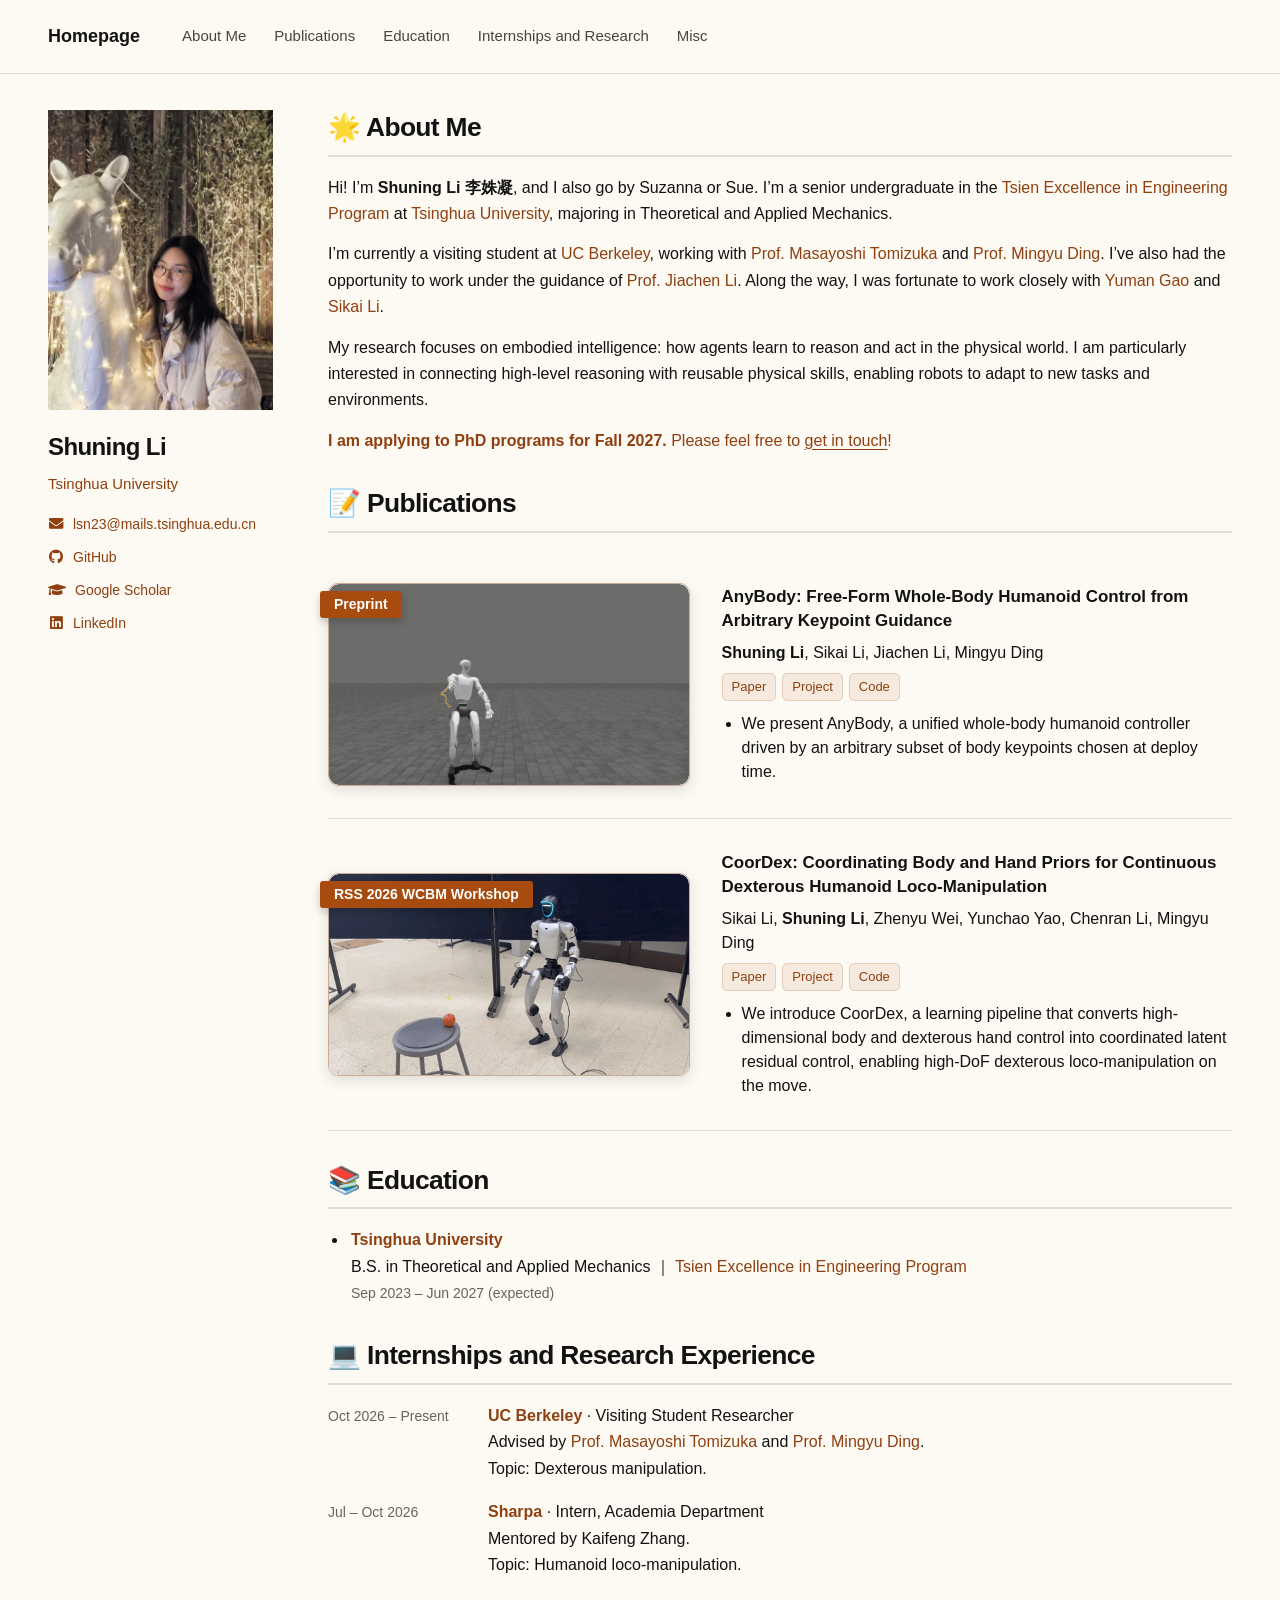
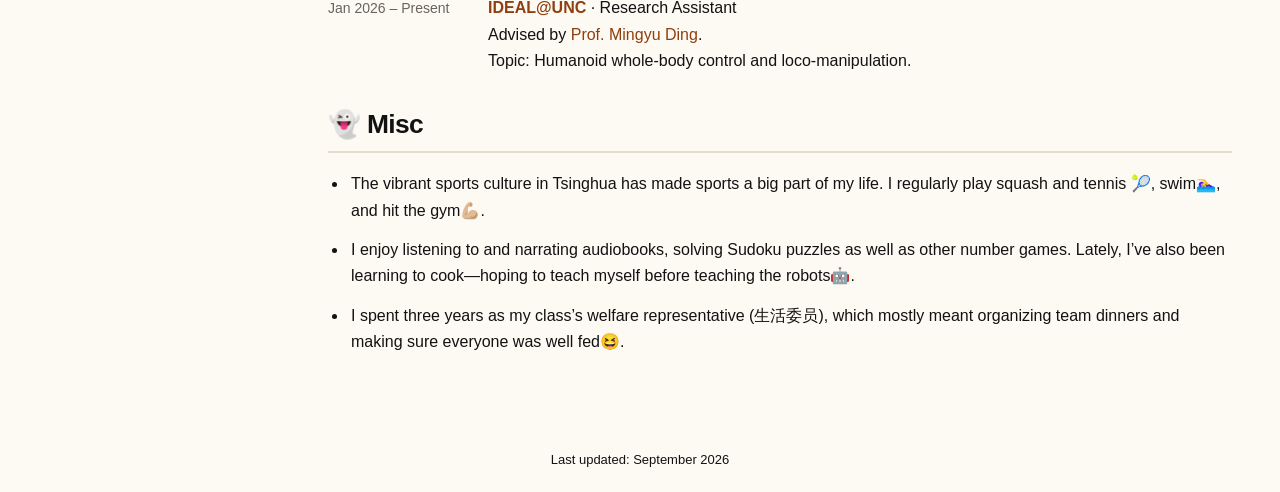
==== commit 7d710428: "Update About Me research description" ====
--- a/index.html
+++ b/index.html
@@ -13,7 +13,7 @@
 <a class="skip-link" href="#about-me">Skip to content</a>
 <header class="masthead"><div class="masthead__inner-wrap">
 <nav class="greedy-nav" aria-label="Main navigation">
-<a class="masthead__menu-home-item" href="#about-me">Homepage</a>
+<a class="masthead__menu-home-item" href="https://hazel-hammer.github.io/">Homepage</a>
 <ul class="visible-links">
 <li><a href="#about-me">About Me</a></li>
 <li><a href="#publications">Publications</a></li>
@@ -43,11 +43,7 @@
 <h2 id="about-title">🌟 About Me</h2>
 <p>Hi! I’m <strong>Shuning Li 李姝凝</strong>, and I also go by Suzanna or Sue. I’m a senior undergraduate in the <a href="https://www.hy.tsinghua.edu.cn/hyen/Academics/Lectures.htm">Tsien Excellence in Engineering Program</a> at <a href="https://www.tsinghua.edu.cn/en/">Tsinghua University</a>, majoring in Theoretical and Applied Mechanics.</p>
 <p>I’m currently a visiting student at <a href="https://www.berkeley.edu/">UC Berkeley</a>, working with <a href="https://me.berkeley.edu/people/masayoshi-tomizuka/">Prof. Masayoshi Tomizuka</a> and <a href="https://dingmyu.github.io/">Prof. Mingyu Ding</a>. I’ve also had the opportunity to work under the guidance of <a href="https://jiachenli94.github.io/">Prof. Jiachen Li</a>. Along the way, I was fortunate to work closely with <a href="https://si-lhouette.github.io/">Yuman Gao</a> and <a href="https://skevinci.github.io/">Sikai Li</a>.</p>
-<p>My primary research interest is to connect embodied reasoning with reusable physical skills.</p>
-<ul class="research-interests">
-<li><strong>Robot Control:</strong> Humanoid loco-manipulation, whole-body coordination, and dexterous manipulation.</li>
-<li><strong>Hierarchical Systems:</strong> Bridging vision-language-action models and world action models with low-level physical skills.</li>
-</ul>
+<p>My research focuses on embodied intelligence: how agents learn to reason and act in the physical world. I am particularly interested in connecting high-level reasoning with reusable physical skills, enabling robots to adapt to new tasks and environments.</p>
 <p class="phd-note"><strong>I am applying to PhD programs for Fall 2027.</strong> Please feel free to <a href="mailto:lsn23@mails.tsinghua.edu.cn">get in touch</a>!</p>
 </section>
 <section id="publications" aria-labelledby="publications-title">
